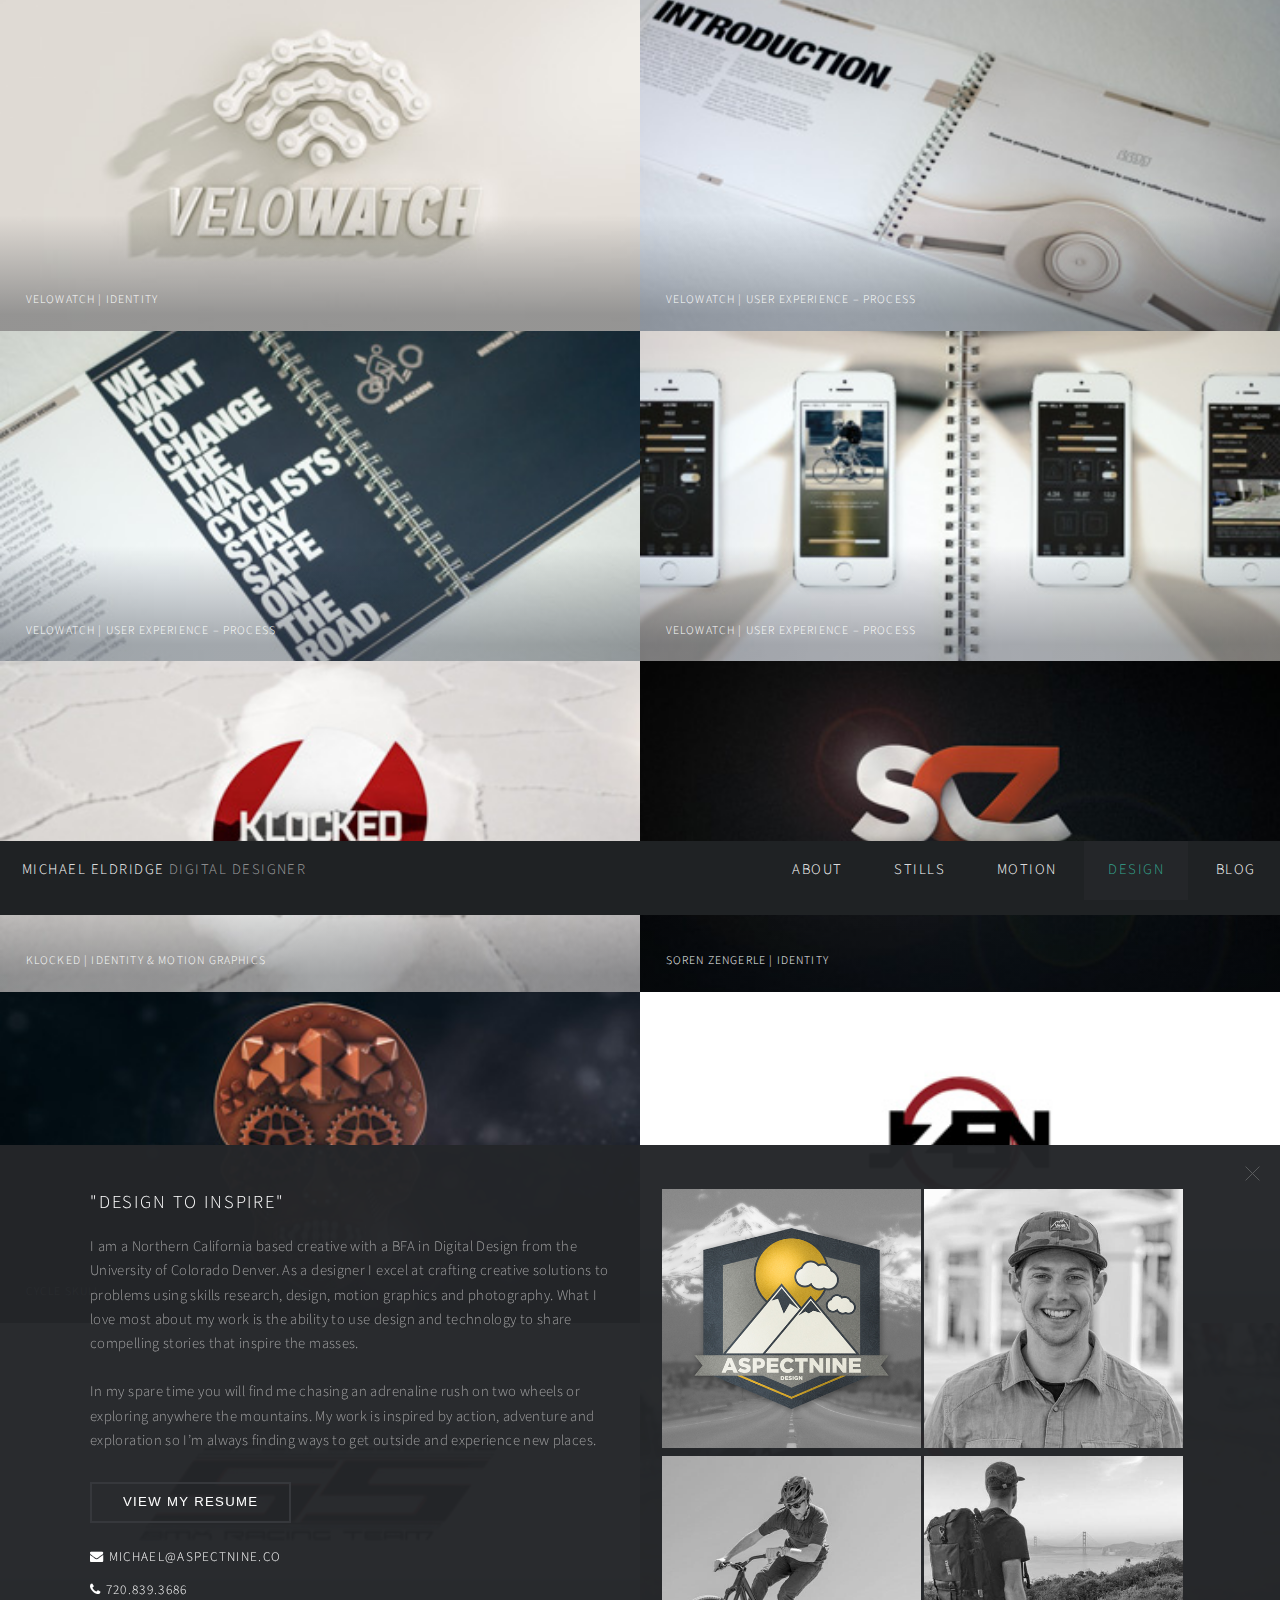
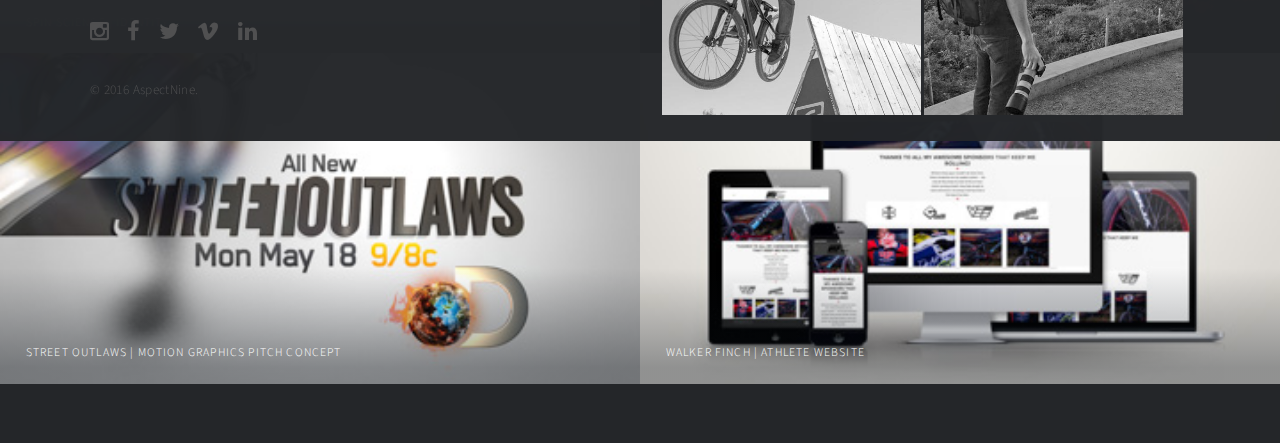
==== design.html @ dd931adf "create repo" ====
<!DOCTYPE HTML>
<!--
	Michael Eldridge | Digital Design Portfolio
    Thanks for checking out my site and inspecting my element.
    Give me a shout if you are interested in working together.
-->
<html>
	<head>
		<title>Michael Eldridge | Digital Design Portfolio</title>
		<meta charset="utf-8" />
		<meta name="viewport" content="width=device-width, initial-scale=1, user-scalable=no" />
		
		<!--[if lte IE 8]><script src="assets/js/ie/html5shiv.js"></script><![endif]-->
		<link rel="stylesheet" href="assets/css/main.css" />
        <link rel="stylesheet" href="assets/css/styles.css" />
		<!--[if lte IE 9]><link rel="stylesheet" href="assets/css/ie9.css" /><![endif]-->
		<!--[if lte IE 8]><link rel="stylesheet" href="assets/css/ie8.css" /><![endif]-->
        
    <link rel="icon" type="image/png" href="favicon-32x32.png" sizes="32x32" />
    <link rel="icon" type="image/png" href="favicon-16x16.png" sizes="16x16" />
	</head>
	<body>

		<!-- Wrapper -->
			<div id="wrapper">

				<!-- Header -->
        <header class="desktopMenu" id="header"> 
            <h1><a href="index.html"><strong>Michael Eldridge</strong> Digital Designer</a></h1>
            <nav>
                <ul>
                    <li><a href="#footer" id="about">About</a></li>
                    <li><a href="index.html">Stills</a></li>
                    <li><a href="motion.html">Motion</a></li>
                    <li><a href="design.html" class="active">Design</a></li>
                    <li><a href="https://aspectnine.tumblr.com/" target="_blank">Blog</a></li>
                </ul>
            </nav>
        </header>



        <header class="mobileMenu" id="header">
            <nav class="mobile-menu">
                <label for="show-menu" class="show-menu">
                    <h1><a href="index.html"><strong>Michael Eldridge</strong> Digital Designer</a></h1>
                    <div class="lines"></div>
                </label>
                <input type="checkbox" id="show-menu">
                <ul id="menu">
                    <li><a href="#footer" id="about">About</a></li>
                    <li><a href="index.html">Stills</a></li>
                    <li><a href="motion.html">Motion</a></li>
                    <li><a href="design.html" class="active">Design</a></li>
                    <li><a href="http://www.aspectnine.tumblr.com/" target="_blank">Blog</a></li>
                </ul>
            </nav>
        </header>

                
    
				<!-- Main -->
					<div id="main">
						<article class="thumb">
							<a href="images/design/fulls/velo-01.jpg" class="image"><img src="images/design/thumbs/velo-01.jpg" alt="" /></a>
							<h2>VeloWatch | Identity</h2>
							<p>Logo for VeloWatch – A cycling safety application concept.</p>
						</article>
						<article class="thumb">
							<a href="images/design/fulls/velo-02.jpg" class="image"><img src="images/design/thumbs/velo-02.jpg" alt="" /></a>
							<h2>VeloWatch | User Experience – Process</h2>
							<p>Research process book for VeloWatch. <a href="https://issuu.com/michaeleldridge/docs/eldridge_process_print_14/1" target="_blank">View the book</a> and <a href="https://vimeo.com/126966838" target="_blank">watch the video</a> to learn more.</p>
						</article>
						<article class="thumb">
							<a href="images/design/fulls/velo-04.jpg" class="image"><img src="images/design/thumbs/velo-04.jpg" alt="" /></a>
							<h2>VeloWatch | User Experience – Process</h2>
							<p>Research process book for VeloWatch. <a href="https://issuu.com/michaeleldridge/docs/eldridge_process_print_14/1" target="_blank">View the book</a> and <a href="https://vimeo.com/126966838" target="_blank">watch the video</a> to learn more.</p>
						</article>
                        <article class="thumb">
							<a href="images/design/fulls/velo-03.jpg" class="image"><img src="images/design/thumbs/velo-03.jpg" alt="" /></a>
							<h2>VeloWatch | User Experience – Process</h2>
							<p>Research process book for VeloWatch. <a href="https://issuu.com/michaeleldridge/docs/eldridge_process_print_14/1" target="_blank">View the book</a> and <a href="https://vimeo.com/126966838" target="_blank">watch the video</a> to learn more.</p>
						</article>
						<article class="thumb">
							<a href="images/design/fulls/design-09.jpg" class="image"><img src="images/design/thumbs/design-09.jpg" alt="" /></a>
							<h2>Klocked | Identity & Motion Graphics</h2>
							<p>Logo, opening title sequience and documentry motion graphics for <a href="http://klocked.us/" target="_blank">Klocked.</a></p>
						</article>
						<article class="thumb">
							<a href="images/design/fulls/design-06.jpg" class="image"><img src="images/design/thumbs/design-06.jpg" alt="" /></a>
							<h2>Soren Zengerle | Identity</h2>
                            <p>Logomark for cycling athlete Soren Zengerle</p>
						</article>
						<article class="thumb">
							<a href="images/design/fulls/design-07.jpg" class="image"><img src="images/design/thumbs/design-07.jpg" alt="" /></a>
							<h2>Cycle Skull</h2>
							<p>Fun 3D illustration in Cinema 4D</p>
						</article>
						<article class="thumb">
							<a href="images/design/fulls/design-05.jpg" class="image"><img src="images/design/thumbs/design-05.jpg" alt="" /></a>
							<h2>Jason Zengerle | Identity</h2>
                            <p>Watermark/Logo for photographer Jazon Zengerle</p>
						</article>
						<article class="thumb">
							<a href="images/design/fulls/design-02.jpg" class="image"><img src="images/design/thumbs/design-02.jpg" alt="" /></a>
							<h2>Spin Science | Identity</h2>
							<p>Logo for national BMX racing team Spin Science</p>
						</article>
						<article class="thumb">
							<a href="images/design/fulls/design-08.jpg" class="image"><img src="images/design/thumbs/design-08.jpg" alt="" /></a>
							<h2>Spin Science | Jersey Design</h2>
							<p>Jersey design for BMX racing team Spin Science</p>
						</article>
						<article class="thumb">
							<a href="images/design/fulls/design-03.jpg" class="image"><img src="images/design/thumbs/design-03.jpg" alt="" /></a>
							<h2>Street Outlaws | Motion Graphics Pitch Concept</h2>
							<p>Hero image for a set of boards pitched for the Discovery Channel show Street Outlaws.</p>
						</article>
						<article class="thumb">
							<a href="images/design/fulls/02.jpg" class="image"><img src="images/design/thumbs/02.jpg" alt="" /></a>
                            <h2>Walker Finch | Athlete Website</h2>
                            <p>Website, identity and photography for BMX race athlete Walker Finch.</p>
					</div>

	     <!-- Footer -->
        <footer id="footer" class="panel">
            <div class="inner split">
                <div>
                    <section>
                        <h2>"Design to Inspire"</h2>
                        <p>I am a Northern California based creative with a BFA in Digital Design from the University of Colorado Denver. As a designer I excel at crafting creative solutions to problems using skills research, design, motion graphics and photography. What I love most about my work is the ability to use design and technology to share compelling stories that inspire the masses.
                        <br>
                        <br> In my spare time you will find me chasing an adrenaline rush on two wheels or exploring anywhere the mountains. My work is inspired by action, adventure and exploration so I’m always finding ways to get outside and experience new places.</p> 
                    </section>
                    
                    <section>
                        <button onclick="visitPage();">View My Resume</button>
                    </section>
                    <script>
                        function visitPage() {
                            window.location = 'images/Resume/Michael_Eldridge_Resume_2016.pdf';
                        }
                    </script>

                    <section>
                        <br>
                        <h5><a href="mailto:michael@aspectnine.co" class="icon fa-envelope"> michael@aspectnine.co</a></h5>
                        <h5><a href="callto:720-839-3686" class="icon fa-phone"> 720.839.3686</a></h5>
                    </section>
                    <section>
                        <ul class="icons">
                            <li><a href="http://www.instagram.com/aspect9design" class="icon fa-instagram" target="_blank"><span class="label">Instagram</span></a></li>
                            <li><a href="http://www.facebook.com/aspectninedesign" class="icon fa-facebook" target="_blank"><span class="label">Facebook</span></a></li>
                            <li><a href="http://www.twitter.com/bmxermike" class="icon fa-twitter" target="_blank"><span class="label">Twitter</span></a></li>
                            <li><a href="http://www.vimeo.com/user1849347" class="icon fa-vimeo" target="_blank"><span class="label">Vimeo</span></a></li>
                            <li><a href="https://www.linkedin.com/in/michael-eldridge-31b7459b" class="icon fa-linkedin" target="_blank"><span class="label">LinkedIn</span></a></li>
                        </ul>
                    </section>
                    <p class="copyright">
                        &copy; 2016 AspectNine.
                    </p>
                </div>
                <div>
                    <section>
                        <div class="aboutImgContainer">
                            <img src="images/about/profile-LOGO.jpg">
                            <img src="images/about/profile-04.jpg">
                            <img src="images/about/profile-01.jpg">
                            <img src="images/about/profile-02.jpg">
                        </div>
                    </section>
                </div>
            </div>
        </footer>

    </div>

    <!-- Scripts -->
    <script src="assets/js/jquery.min.js"></script>
    <script src="assets/js/jquery.poptrox.min.js"></script>
    <script src="assets/js/skel.min.js"></script>
    <script src="assets/js/util.js"></script>
    <!--[if lte IE 8]><script src="assets/js/ie/respond.min.js"></script><![endif]-->
    <script src="assets/js/main.js"></script>
                
                <!--Google Analytics-->  
  <script>
  (function(i,s,o,g,r,a,m){i['GoogleAnalyticsObject']=r;i[r]=i[r]||function(){
  (i[r].q=i[r].q||[]).push(arguments)},i[r].l=1*new Date();a=s.createElement(o),
  m=s.getElementsByTagName(o)[0];a.async=1;a.src=g;m.parentNode.insertBefore(a,m)
  })(window,document,'script','https://www.google-analytics.com/analytics.js','ga');

  ga('create', 'UA-54789432-1', 'auto');
  ga('send', 'pageview');
  </script>

</body>

</html>
---- assets/css/main.css ----
@import url(font-awesome.min.css);
@import url("http://fonts.googleapis.com/css?family=Source+Sans+Pro:300,300italic,400,400italic");


/* Reset */

	html, body, div, span, applet, object, iframe, h1, h2, h3, h4, h5, h6, p, blockquote, pre, a, abbr, acronym, address, big, cite, code, del, dfn, em, img, ins, kbd, q, s, samp, small, strike, strong, sub, sup, tt, var, b, u, i, center, dl, dt, dd, ol, ul, li, fieldset, form, label, legend, table, caption, tbody, tfoot, thead, tr, th, td, article, aside, canvas, details, embed, figure, figcaption, footer, header, hgroup, menu, nav, output, ruby, section, summary, time, mark, audio, video {
		margin: 0;
		padding: 0;
		border: 0;
		font-size: 100%;
		font: inherit;
		vertical-align: baseline;
	}

	article, aside, details, figcaption, figure, footer, header, hgroup, menu, nav, section {
		display: block;
	}

	body {
		line-height: 1;
	}

	ol, ul {
		list-style: none;
	}

	blockquote, q {
		quotes: none;
	}

	blockquote:before, blockquote:after, q:before, q:after {
		content: '';
		content: none;
	}

	table {
		border-collapse: collapse;
		border-spacing: 0;
	}

	body {
		-webkit-text-size-adjust: none;
	}

/* Box Model */

	*, *:before, *:after {
		-moz-box-sizing: border-box;
		-webkit-box-sizing: border-box;
		box-sizing: border-box;
	}

	@-moz-keyframes spinner {
		0% {
			-moz-transform: rotate(0deg);
			-webkit-transform: rotate(0deg);
			-ms-transform: rotate(0deg);
			transform: rotate(0deg);
		}

		100% {
			-moz-transform: rotate(359deg);
			-webkit-transform: rotate(359deg);
			-ms-transform: rotate(359deg);
			transform: rotate(359deg);
		}
	}

	@-webkit-keyframes spinner {
		0% {
			-moz-transform: rotate(0deg);
			-webkit-transform: rotate(0deg);
			-ms-transform: rotate(0deg);
			transform: rotate(0deg);
		}

		100% {
			-moz-transform: rotate(359deg);
			-webkit-transform: rotate(359deg);
			-ms-transform: rotate(359deg);
			transform: rotate(359deg);
		}
	}

	@-ms-keyframes spinner {
		0% {
			-moz-transform: rotate(0deg);
			-webkit-transform: rotate(0deg);
			-ms-transform: rotate(0deg);
			transform: rotate(0deg);
		}

		100% {
			-moz-transform: rotate(359deg);
			-webkit-transform: rotate(359deg);
			-ms-transform: rotate(359deg);
			transform: rotate(359deg);
		}
	}

	@keyframes spinner {
		0% {
			-moz-transform: rotate(0deg);
			-webkit-transform: rotate(0deg);
			-ms-transform: rotate(0deg);
			transform: rotate(0deg);
		}

		100% {
			-moz-transform: rotate(359deg);
			-webkit-transform: rotate(359deg);
			-ms-transform: rotate(359deg);
			transform: rotate(359deg);
		}
	}

/* Basic */

	@-ms-viewport {
		width: device-width;
	}

	body {
		-ms-overflow-style: scrollbar;
	}

	@media screen and (max-width: 480px) {

		html, body {
			min-width: 320px;
		}

	}

	body {
		background: #242629;
	}

		body.loading *, body.loading *:before, body.loading *:after {
			-moz-animation: none !important;
			-webkit-animation: none !important;
			-ms-animation: none !important;
			animation: none !important;
			-moz-transition: none !important;
			-webkit-transition: none !important;
			-ms-transition: none !important;
			transition: none !important;
		}

		body.resizing *, body.resizing *:before, body.resizing *:after {
			-moz-animation: none !important;
			-webkit-animation: none !important;
			-ms-animation: none !important;
			animation: none !important;
			-moz-transition: none !important;
			-webkit-transition: none !important;
			-ms-transition: none !important;
			transition: none !important;
		}

/* Type */

	body, input, select, textarea {
		color: #a0a0a1;
		font-family: "Source Sans Pro", Helvetica, sans-serif;
		font-size: 15pt;
		font-weight: 300;
		letter-spacing: 0.025em;
		line-height: 1.65;
	}

		@media screen and (max-width: 1680px) {

			body, input, select, textarea {
				font-size: 11pt;
			}

		}

	a {
		-moz-transition: color 0.2s ease-in-out, border-bottom-color 0.2s ease-in-out;
		-webkit-transition: color 0.2s ease-in-out, border-bottom-color 0.2s ease-in-out;
		-ms-transition: color 0.2s ease-in-out, border-bottom-color 0.2s ease-in-out;
		transition: color 0.2s ease-in-out, border-bottom-color 0.2s ease-in-out;
		border-bottom: dotted 1px;
		color: #34a58e;
		text-decoration: none;
	}

		a:hover {
			border-bottom-color: transparent;
			color: #34a58e !important;
		}

	strong, b {
		color: #ffffff;
		font-weight: 300;
	}

	em, i {
		font-style: italic;
	}

	p {
		margin: 0 0 2em 0;
	}

	h1, h2, h3, h4, h5, h6 {
		color: #ffffff;
		font-weight: 300;
		letter-spacing: 0.1em;
		line-height: 1.5;
		margin: 0 0 1em 0;
		text-transform: uppercase;
	}

		h1 a, h2 a, h3 a, h4 a, h5 a, h6 a {
			color: inherit;
			text-decoration: none;
		}

	h1 {
		font-size: 2em;
	}

	h2 {
		font-size: 1.25em;
	}

	h3 {
		font-size: 1.1em;
	}

	h4 {
		font-size: 1em;
	}

	h5 {
		font-size: 0.9em;
	}

	h6 {
		font-size: 0.7em;
	}

	@media screen and (max-width: 736px) {

		h2 {
			font-size: 1em;
		}

		h3 {
			font-size: 0.9em;
		}

		h4 {
			font-size: 0.8em;
		}

		h5 {
			font-size: 0.7em;
		}

		h6 {
			font-size: 0.7em;
		}

	}

	sub {
		font-size: 0.8em;
		position: relative;
		top: 0.5em;
	}

	sup {
		font-size: 0.8em;
		position: relative;
		top: -0.5em;
	}

	blockquote {
		border-left: 4px #36383c;
		font-style: italic;
		margin: 0 0 2em 0;
		padding: 0.5em 0 0.5em 2em;
	}

	code {
		background: #34363b;
		border: solid 1px #36383c;
		font-family: "Courier New", monospace;
		font-size: 0.9em;
		margin: 0 0.25em;
		padding: 0.25em 0.65em;
	}

	pre {
		-webkit-overflow-scrolling: touch;
		font-family: "Courier New", monospace;
		font-size: 0.9em;
		margin: 0 0 2em 0;
	}

		pre code {
			display: block;
			line-height: 1.75;
			padding: 1em 1.5em;
			overflow-x: auto;
		}

	hr {
		border: 0;
		border-bottom: solid 1px #36383c;
		margin: 2em 0;
	}

		hr.major {
			margin: 3em 0;
		}

	.align-left {
		text-align: left;
	}

	.align-center {
		text-align: center;
	}

	.align-right {
		text-align: right;
	}

/* Button */

	input[type="submit"],
	input[type="reset"],
	input[type="button"],
	button,
	.button {
		-moz-appearance: none;
		-webkit-appearance: none;
		-ms-appearance: none;
		appearance: none;
		-moz-transition: background-color 0.2s ease-in-out, box-shadow 0.2s ease-in-out, color 0.2s ease-in-out;
		-webkit-transition: background-color 0.2s ease-in-out, box-shadow 0.2s ease-in-out, color 0.2s ease-in-out;
		-ms-transition: background-color 0.2s ease-in-out, box-shadow 0.2s ease-in-out, color 0.2s ease-in-out;
		transition: background-color 0.2s ease-in-out, box-shadow 0.2s ease-in-out, color 0.2s ease-in-out;
		background-color: transparent;
		border: 0;
		border-radius: 0;
		box-shadow: inset 0 0 0 2px #36383c;
		color: #ffffff !important;
		cursor: pointer;
		display: inline-block;
		font-size: 0.9em;
		font-weight: 300;
		height: 3.05556em;
		letter-spacing: 0.1em;
		line-height: 3.05556em;
		padding: 0 2.5em;
		text-align: center;
		text-decoration: none;
		text-transform: uppercase;
		white-space: nowrap;
	}

		input[type="submit"]:hover,
		input[type="reset"]:hover,
		input[type="button"]:hover,
		button:hover,
		.button:hover {
			box-shadow: inset 0 0 0 2px #34a58e;
			color: #34a58e !important;
		}

			input[type="submit"]:hover:active,
			input[type="reset"]:hover:active,
			input[type="button"]:hover:active,
			button:hover:active,
			.button:hover:active {
				background-color: rgba(52, 165, 142, 0.15);
				color: #34a58e !important;
			}

		input[type="submit"].icon,
		input[type="reset"].icon,
		input[type="button"].icon,
		button.icon,
		.button.icon {
			padding-left: 1.35em;
		}

			input[type="submit"].icon:before,
			input[type="reset"].icon:before,
			input[type="button"].icon:before,
			button.icon:before,
			.button.icon:before {
				margin-right: 0.5em;
			}

		input[type="submit"].fit,
		input[type="reset"].fit,
		input[type="button"].fit,
		button.fit,
		.button.fit {
			display: block;
			margin: 0 0 1em 0;
			width: 100%;
		}

		input[type="submit"].small,
		input[type="reset"].small,
		input[type="button"].small,
		button.small,
		.button.small {
			font-size: 0.8em;
		}

		input[type="submit"].big,
		input[type="reset"].big,
		input[type="button"].big,
		button.big,
		.button.big {
			font-size: 1.35em;
		}

		input[type="submit"].special,
		input[type="reset"].special,
		input[type="button"].special,
		button.special,
		.button.special {
			background-color: #34a58e;
			box-shadow: none;
		}

			input[type="submit"].special:hover,
			input[type="reset"].special:hover,
			input[type="button"].special:hover,
			button.special:hover,
			.button.special:hover {
				background-color: #47c5ab;
				color: #ffffff !important;
			}

				input[type="submit"].special:hover:active,
				input[type="reset"].special:hover:active,
				input[type="button"].special:hover:active,
				button.special:hover:active,
				.button.special:hover:active {
					background-color: #287e6d;
				}

		input[type="submit"].disabled, input[type="submit"]:disabled,
		input[type="reset"].disabled,
		input[type="reset"]:disabled,
		input[type="button"].disabled,
		input[type="button"]:disabled,
		button.disabled,
		button:disabled,
		.button.disabled,
		.button:disabled {
			-moz-pointer-events: none;
			-webkit-pointer-events: none;
			-ms-pointer-events: none;
			pointer-events: none;
			opacity: 0.35;
		}

/* Form */

	form {
		margin: 0 0 2em 0;
	}

		form .field {
			margin: 0 0 1.3em 0;
		}

			form .field.half {
				float: left;
				padding: 0 0 0 0.65em;
				width: 50%;
			}

				form .field.half.first {
					padding: 0 0.65em 0 0;
				}

		form > .actions {
			margin: 1.5em 0 0 0 !important;
		}

		@media screen and (max-width: 736px) {

			form .field.half {
				float: none;
				padding: 0;
				width: 100%;
			}

				form .field.half.first {
					padding: 0;
				}

		}

	label {
		color: #ffffff;
		display: block;
		font-size: 0.9em;
		font-weight: 300;
		margin: 0 0 1em 0;
	}

	input[type="text"],
	input[type="password"],
	input[type="email"],
	input[type="tel"],
	select,
	textarea {
		-moz-appearance: none;
		-webkit-appearance: none;
		-ms-appearance: none;
		appearance: none;
		background: #34363b;
		border: 0;
		border-radius: 0;
		color: #a0a0a1;
		display: block;
		outline: 0;
		padding: 0 1em;
		text-decoration: none;
		width: 100%;
	}

		input[type="text"]:invalid,
		input[type="password"]:invalid,
		input[type="email"]:invalid,
		input[type="tel"]:invalid,
		select:invalid,
		textarea:invalid {
			box-shadow: none;
		}

		input[type="text"]:focus,
		input[type="password"]:focus,
		input[type="email"]:focus,
		input[type="tel"]:focus,
		select:focus,
		textarea:focus {
			box-shadow: inset 0 0 0 2px #34a58e;
		}

	.select-wrapper {
		text-decoration: none;
		display: block;
		position: relative;
	}

		.select-wrapper:before {
			-moz-osx-font-smoothing: grayscale;
			-webkit-font-smoothing: antialiased;
			font-family: FontAwesome;
			font-style: normal;
			font-weight: normal;
			text-transform: none !important;
		}

		.select-wrapper:before {
			color: #36383c;
			content: '\f078';
			display: block;
			height: 2.75em;
			line-height: 2.75em;
			pointer-events: none;
			position: absolute;
			right: 0;
			text-align: center;
			top: 0;
			width: 2.75em;
		}

		.select-wrapper select::-ms-expand {
			display: none;
		}

	input[type="text"],
	input[type="password"],
	input[type="email"],
	select {
		height: 2.75em;
	}

	textarea {
		padding: 0.75em 1em;
	}

	input[type="checkbox"],
	input[type="radio"] {
		-moz-appearance: none;
		-webkit-appearance: none;
		-ms-appearance: none;
		appearance: none;
		display: block;
		float: left;
		margin-right: -2em;
		opacity: 0;
		width: 1em;
		z-index: -1;
	}

		input[type="checkbox"] + label,
		input[type="radio"] + label {
			text-decoration: none;
			color: #a0a0a1;
			cursor: pointer;
			display: inline-block;
			font-size: 1em;
			font-weight: 300;
			padding-left: 2.4em;
			padding-right: 0.75em;
			position: relative;
		}

			input[type="checkbox"] + label:before,
			input[type="radio"] + label:before {
				-moz-osx-font-smoothing: grayscale;
				-webkit-font-smoothing: antialiased;
				font-family: FontAwesome;
				font-style: normal;
				font-weight: normal;
				text-transform: none !important;
			}

			input[type="checkbox"] + label:before,
			input[type="radio"] + label:before {
				background: #34363b;
				content: '';
				display: inline-block;
				height: 1.65em;
				left: 0;
				line-height: 1.58125em;
				position: absolute;
				text-align: center;
				top: 0;
				width: 1.65em;
			}

		input[type="checkbox"]:checked + label:before,
		input[type="radio"]:checked + label:before {
			background: #34a58e;
			border-color: #34a58e;
			color: #ffffff;
			content: '\f00c';
		}

		input[type="checkbox"]:focus + label:before,
		input[type="radio"]:focus + label:before {
			box-shadow: 0 0 0 2px #34a58e;
		}

	input[type="radio"] + label:before {
		border-radius: 100%;
	}

	::-webkit-input-placeholder {
		color: #707071 !important;
		opacity: 1.0;
	}

	:-moz-placeholder {
		color: #707071 !important;
		opacity: 1.0;
	}

	::-moz-placeholder {
		color: #707071 !important;
		opacity: 1.0;
	}

	:-ms-input-placeholder {
		color: #707071 !important;
		opacity: 1.0;
	}

	.formerize-placeholder {
		color: #707071 !important;
		opacity: 1.0;
	}

/* Icon */

	.icon {
		text-decoration: none;
		border-bottom: none;
		position: relative;
	}

		.icon:before {
			-moz-osx-font-smoothing: grayscale;
			-webkit-font-smoothing: antialiased;
			font-family: FontAwesome;
			font-style: normal;
			font-weight: normal;
			text-transform: none !important;
		}

		.icon > .label {
			display: none;
		}

/* List */

	ol {
		list-style: decimal;
		margin: 0 0 2em 0;
		padding-left: 1.25em;
	}

		ol li {
			padding-left: 0.25em;
		}

	ul {
		list-style: disc;
		margin: 0 0 2em 0;
		padding-left: 1em;
	}

		ul li {
			padding-left: 0.5em;
		}

		ul.alt {
			list-style: none;
			padding-left: 0;
		}

			ul.alt li {
				border-top: solid 1px #36383c;
				padding: 0.5em 0;
			}

				ul.alt li:first-child {
					border-top: 0;
					padding-top: 0;
				}

		ul.icons {
			cursor: default;
			list-style: none;
			padding-left: 0;
		}

			ul.icons li {
				display: inline-block;
				padding: 0 1em 0 0;
			}

				ul.icons li:last-child {
					padding-right: 0;
				}

				ul.icons li .icon {
					color: #505051;
				}

					ul.icons li .icon:before {
						font-size: 1.5em;
					}

		ul.actions {
			cursor: default;
			list-style: none;
			padding-left: 0;
		}

			ul.actions li {
				display: inline-block;
				padding: 0 1em 0 0;
				vertical-align: middle;
			}

				ul.actions li:last-child {
					padding-right: 0;
				}

			ul.actions.small li {
				padding: 0 0.5em 0 0;
			}

			ul.actions.vertical li {
				display: block;
				padding: 1em 0 0 0;
			}

				ul.actions.vertical li:first-child {
					padding-top: 0;
				}

				ul.actions.vertical li > * {
					margin-bottom: 0;
				}

			ul.actions.vertical.small li {
				padding: 0.5em 0 0 0;
			}

				ul.actions.vertical.small li:first-child {
					padding-top: 0;
				}

			ul.actions.fit {
				display: table;
				margin-left: -1em;
				padding: 0;
				table-layout: fixed;
				width: calc(100% + 1em);
			}

				ul.actions.fit li {
					display: table-cell;
					padding: 0 0 0 1em;
				}

					ul.actions.fit li > * {
						margin-bottom: 0;
					}

				ul.actions.fit.small {
					margin-left: -0.5em;
					width: calc(100% + 0.5em);
				}

					ul.actions.fit.small li {
						padding: 0 0 0 0.5em;
					}

			@media screen and (max-width: 480px) {

				ul.actions {
					margin: 0 0 2em 0;
				}

					ul.actions li {
						padding: 1em 0 0 0;
						display: block;
						text-align: center;
						width: 100%;
					}

						ul.actions li:first-child {
							padding-top: 0;
						}

						ul.actions li > * {
							width: 100%;
							margin: 0 !important;
						}

							ul.actions li > *.icon:before {
								margin-left: -2em;
							}

					ul.actions.small li {
						padding: 0.5em 0 0 0;
					}

						ul.actions.small li:first-child {
							padding-top: 0;
						}

			}

	dl {
		margin: 0 0 2em 0;
	}

		dl dt {
			display: block;
			font-weight: 300;
			margin: 0 0 1em 0;
		}

		dl dd {
			margin-left: 2em;
		}

/* Table */

	.table-wrapper {
		-webkit-overflow-scrolling: touch;
		overflow-x: auto;
	}

	table {
		margin: 0 0 2em 0;
		width: 100%;
	}

		table tbody tr {
			border: solid 1px #36383c;
			border-left: 0;
			border-right: 0;
		}

			table tbody tr:nth-child(2n + 1) {
				background-color: #34363b;
			}

		table td {
			padding: 0.75em 0.75em;
		}

		table th {
			color: #ffffff;
			font-size: 0.9em;
			font-weight: 300;
			padding: 0 0.75em 0.75em 0.75em;
			text-align: left;
		}

		table thead {
			border-bottom: solid 2px #36383c;
		}

		table tfoot {
			border-top: solid 2px #36383c;
		}

		table.alt {
			border-collapse: separate;
		}

			table.alt tbody tr td {
				border: solid 1px #36383c;
				border-left-width: 0;
				border-top-width: 0;
			}

				table.alt tbody tr td:first-child {
					border-left-width: 1px;
				}

			table.alt tbody tr:first-child td {
				border-top-width: 1px;
			}

			table.alt thead {
				border-bottom: 0;
			}

			table.alt tfoot {
				border-top: 0;
			}

/* Panel */

	.panel {
		padding: 4em 4em 2em 4em ;
		-moz-transform: translateY(100vh);
		-webkit-transform: translateY(100vh);
		-ms-transform: translateY(100vh);
		transform: translateY(100vh);
		-moz-transition: -moz-transform 0.5s ease;
		-webkit-transition: -webkit-transform 0.5s ease;
		-ms-transition: -ms-transform 0.5s ease;
		transition: transform 0.5s ease;
		-webkit-overflow-scrolling: touch;
		background: rgba(36, 38, 41, 0.975);
		bottom: 4em;
		left: 0;
		max-height: calc(80vh - 4em);
		overflow-y: auto;
		position: fixed;
		width: 100%;
		z-index: 10001;
	}

		.panel.active {
			-moz-transform: translateY(1px);
			-webkit-transform: translateY(1px);
			-ms-transform: translateY(1px);
			transform: translateY(1px);
		}

		.panel > .inner {
			margin: 0 auto;
			max-width: 100%;
			width: 75em;
		}

			.panel > .inner.split {
				display: -moz-flex;
				display: -webkit-flex;
				display: -ms-flex;
				display: flex;
			}

				.panel > .inner.split > div {
					margin-left: 4em;
					width: 50%;
				}

				.panel > .inner.split > :first-child {
					margin-left: 0;
				}

		.panel > .closer {
			-moz-transition: opacity 0.2s ease-in-out;
			-webkit-transition: opacity 0.2s ease-in-out;
			-ms-transition: opacity 0.2s ease-in-out;
			transition: opacity 0.2s ease-in-out;
			background-image: url("images/close.svg");
			background-position: center;
			background-repeat: no-repeat;
			background-size: 3em;
			cursor: pointer;
			height: 5em;
			opacity: 0.25;
			position: absolute;
			right: 0;
			top: 0;
			width: 5em;
			z-index: 2;
		}

			.panel > .closer:hover {
				opacity: 1.0;
			}

		@media screen and (max-width: 1280px) {

			.panel {
				padding: 3em 3em 1em 3em ;
			}

				.panel > .inner.split > div {
					margin-left: 3em;
				}

				.panel > .closer {
					background-size: 2.5em;
					background-position: 75% 25%;
				}

		}

		@media screen and (max-width: 980px) {

			.panel > .inner.split {
				-moz-flex-direction: column;
				-webkit-flex-direction: column;
				-ms-flex-direction: column;
				flex-direction: column;
			}

				.panel > .inner.split > div {
					margin-left: 0;
					width: 100%;
				}

		}

		@media screen and (max-width: 736px) {

			.panel {
				-moz-transform: translateY(-100vh);
				-webkit-transform: translateY(-100vh);
				-ms-transform: translateY(-100vh);
				transform: translateY(-100vh);
				padding: 4em 2em 2em 2em ;
				bottom: auto;
				top: calc(4em - 1px);
			}

				.panel.active {
					-moz-transform: translateY(0);
					-webkit-transform: translateY(0);
					-ms-transform: translateY(0);
					transform: translateY(0);
				}

		}

/* Poptrox Popup */

	.poptrox-overlay {
		-webkit-tap-highlight-color: rgba(255, 255, 255, 0);
	}

	.poptrox-popup {
		background: rgba(31, 34, 36, 0.925);
		box-shadow: 0 1em 3em 0.5em rgba(0, 0, 0, 0.25);
		cursor: default;
	}

		.poptrox-popup:before {
			-moz-transition: opacity 0.2s ease-in-out;
			-webkit-transition: opacity 0.2s ease-in-out;
			-ms-transition: opacity 0.2s ease-in-out;
			transition: opacity 0.2s ease-in-out;
			background-image: -moz-linear-gradient(to left, rgba(31,34,36,0.35), rgba(31,34,36,0) 10em, rgba(31,34,36,0)), -moz-linear-gradient(to right, rgba(31,34,36,0.35), rgba(31,34,36,0) 10em, rgba(31,34,36,0));
			background-image: -webkit-linear-gradient(to left, rgba(31,34,36,0.35), rgba(31,34,36,0) 10em, rgba(31,34,36,0)), -webkit-linear-gradient(to right, rgba(31,34,36,0.35), rgba(31,34,36,0) 10em, rgba(31,34,36,0));
			background-image: -ms-linear-gradient(to left, rgba(31,34,36,0.35), rgba(31,34,36,0) 10em, rgba(31,34,36,0)), -ms-linear-gradient(to right, rgba(31,34,36,0.35), rgba(31,34,36,0) 10em, rgba(31,34,36,0));
			background-image: linear-gradient(to left, rgba(31,34,36,0.35), rgba(31,34,36,0) 10em, rgba(31,34,36,0)), linear-gradient(to right, rgba(31,34,36,0.35), rgba(31,34,36,0) 10em, rgba(31,34,36,0));
			content: '';
			display: block;
			height: 100%;
			left: 0;
			position: absolute;
			top: 0;
			width: 100%;
			z-index: 1;
			opacity: 1;
		}

		.poptrox-popup .closer {
			-moz-transition: opacity 0.2s ease-in-out;
			-webkit-transition: opacity 0.2s ease-in-out;
			-ms-transition: opacity 0.2s ease-in-out;
			transition: opacity 0.2s ease-in-out;
			background-image: url("images/close.svg");
			background-position: center;
			background-repeat: no-repeat;
			background-size: 3em;
			height: 5em;
			opacity: 0;
			position: absolute;
			right: 0;
			top: 0;
			width: 5em;
			z-index: 2;
		}

		.poptrox-popup .nav-previous,
		.poptrox-popup .nav-next {
			-moz-transition: opacity 0.2s ease-in-out;
			-webkit-transition: opacity 0.2s ease-in-out;
			-ms-transition: opacity 0.2s ease-in-out;
			transition: opacity 0.2s ease-in-out;
			background-image: url("images/arrow.svg");
			background-position: center;
			background-repeat: no-repeat;
			background-size: 5em;
			cursor: pointer;
			height: 8em;
			margin-top: -4em;
			opacity: 0;
			position: absolute;
			top: 50%;
			width: 6em;
			z-index: 2;
		}

		.poptrox-popup .nav-previous {
			-moz-transform: scaleX(-1);
			-webkit-transform: scaleX(-1);
			-ms-transform: scaleX(-1);
			transform: scaleX(-1);
			left: 0;
		}

		.poptrox-popup .nav-next {
			right: 0;
		}

		.poptrox-popup .caption {
			padding: 2em 2em 0.1em 2em ;
			background-image: -moz-linear-gradient(to top, rgba(16,16,16,0.45) 25%, rgba(16,16,16,0) 100%);
			background-image: -webkit-linear-gradient(to top, rgba(16,16,16,0.45) 25%, rgba(16,16,16,0) 100%);
			background-image: -ms-linear-gradient(to top, rgba(16,16,16,0.45) 25%, rgba(16,16,16,0) 100%);
			background-image: linear-gradient(to top, rgba(16,16,16,0.45) 25%, rgba(16,16,16,0) 100%);
			bottom: 0;
			cursor: default;
			left: 0;
			position: absolute;
			text-align: left;
			width: 100%;
			z-index: 2;
		}

			.poptrox-popup .caption h2, .poptrox-popup .caption h3, .poptrox-popup .caption h4, .poptrox-popup .caption h5, .poptrox-popup .caption h6 {
				margin: 0 0 0.5em 0;
			}

			.poptrox-popup .caption p {
				color: #ffffff;
			}

		.poptrox-popup .loader {
			-moz-animation: spinner 1s infinite linear !important;
			-webkit-animation: spinner 1s infinite linear !important;
			-ms-animation: spinner 1s infinite linear !important;
			animation: spinner 1s infinite linear !important;
			background-image: url("images/spinner.svg");
			background-position: center;
			background-repeat: no-repeat;
			background-size: contain;
			display: block;
			font-size: 2em;
			height: 2em;
			left: 50%;
			line-height: 2em;
			margin: -1em 0 0 -1em;
			opacity: 0.25;
			position: absolute;
			text-align: center;
			top: 50%;
			width: 2em;
		}

		.poptrox-popup:hover .closer,
		.poptrox-popup:hover .nav-previous,
		.poptrox-popup:hover .nav-next {
			opacity: 0.5;
		}

			.poptrox-popup:hover .closer:hover,
			.poptrox-popup:hover .nav-previous:hover,
			.poptrox-popup:hover .nav-next:hover {
				opacity: 1.0;
			}

		.poptrox-popup.loading:before {
			opacity: 0;
		}

		body.touch .poptrox-popup .closer,
		body.touch .poptrox-popup .nav-previous,
		body.touch .poptrox-popup .nav-next {
			opacity: 1.0 !important;
		}

		@media screen and (max-width: 980px) {

			.poptrox-popup .closer {
				background-size: 3em;
			}

			.poptrox-popup .nav-previous,
			.poptrox-popup .nav-next {
				background-size: 4em;
			}

		}

		@media screen and (max-width: 736px) {

			.poptrox-popup:before {
				display: none;
			}

			.poptrox-popup .caption {
				display: none !important;
			}

			.poptrox-popup .closer,
			.poptrox-popup .nav-previous,
			.poptrox-popup .nav-next {
				display: none !important;
			}

		}

/* Wrapper */

	#wrapper {
		-moz-transition: -moz-filter 0.5s ease, -webkit-filter 0.5s ease, -ms-filter 0.5s ease, -moz-filter 0.5s ease;
		-webkit-transition: -moz-filter 0.5s ease, -webkit-filter 0.5s ease, -ms-filter 0.5s ease, -webkit-filter 0.5s ease;
		-ms-transition: -moz-filter 0.5s ease, -webkit-filter 0.5s ease, -ms-filter 0.5s ease, -ms-filter 0.5s ease;
		transition: -moz-filter 0.5s ease, -webkit-filter 0.5s ease, -ms-filter 0.5s ease, filter 0.5s ease;
		position: relative;
	}

		#wrapper:after {
			-moz-pointer-events: none;
			-webkit-pointer-events: none;
			-ms-pointer-events: none;
			pointer-events: none;
			-moz-transition: opacity 0.5s ease, visibility 0.5s;
			-webkit-transition: opacity 0.5s ease, visibility 0.5s;
			-ms-transition: opacity 0.5s ease, visibility 0.5s;
			transition: opacity 0.5s ease, visibility 0.5s;
			background: rgba(36, 38, 41, 0.5);
			content: '';
			display: block;
			height: 100%;
			left: 0;
			opacity: 0;
			position: absolute;
			top: 0;
			visibility: hidden;
			width: 100%;
			z-index: 1;
		}

			body.ie #wrapper:after {
				background: rgba(36, 38, 41, 0.8);
			}

		body.modal-active #wrapper {
			-moz-filter: blur(8px);
			-webkit-filter: blur(8px);
			-ms-filter: blur(8px);
			filter: blur(8px);
		}

			body.modal-active #wrapper:after {
				-moz-pointer-events: auto;
				-webkit-pointer-events: auto;
				-ms-pointer-events: auto;
				pointer-events: auto;
				opacity: 1;
				visibility: visible;
				z-index: 10003;
			}

		#wrapper:before {
			-moz-animation: spinner 1s infinite linear !important;
			-webkit-animation: spinner 1s infinite linear !important;
			-ms-animation: spinner 1s infinite linear !important;
			animation: spinner 1s infinite linear !important;
			-moz-pointer-events: none;
			-webkit-pointer-events: none;
			-ms-pointer-events: none;
			pointer-events: none;
			-moz-transition: top 0.75s ease-in-out, opacity 0.35s ease-out, visibility 0.35s;
			-webkit-transition: top 0.75s ease-in-out, opacity 0.35s ease-out, visibility 0.35s;
			-ms-transition: top 0.75s ease-in-out, opacity 0.35s ease-out, visibility 0.35s;
			transition: top 0.75s ease-in-out, opacity 0.35s ease-out, visibility 0.35s;
			background-image: url("images/spinner.svg");
			background-position: center;
			background-repeat: no-repeat;
			background-size: contain;
			content: '';
			display: block;
			font-size: 2em;
			height: 2em;
			left: 50%;
			line-height: 2em;
			margin: -1em 0 0 -1em;
			opacity: 0;
			position: fixed;
			text-align: center;
			top: 75%;
			visibility: hidden;
			width: 2em;
		}

		body.loading #wrapper:before {
			-moz-transition: opacity 1s ease-out !important;
			-webkit-transition: opacity 1s ease-out !important;
			-ms-transition: opacity 1s ease-out !important;
			transition: opacity 1s ease-out !important;
			-moz-transition-delay: 0.5s !important;
			-webkit-transition-delay: 0.5s !important;
			-ms-transition-delay: 0.5s !important;
			transition-delay: 0.5s !important;
			opacity: 0.25;
			top: 50%;
			visibility: visible;
		}

/* Header */

	body {
		padding: 0 0 4em 0;
	}

	#header {
		-moz-transform: translateY(0);
		-webkit-transform: translateY(0);
		-ms-transform: translateY(0);
		transform: translateY(0);
		-moz-transition: -moz-transform 1s ease;
		-webkit-transition: -webkit-transform 1s ease;
		-ms-transition: -ms-transform 1s ease;
		transition: transform 1s ease;
		-moz-user-select: none;
		-ms-user-select: none;
		-webkit-user-select: none;
		background: #1f2224;
		bottom: -1em;
		height: 5em;
		left: 0;
		line-height: 4em;
		padding: 0 1.5em;
		position: fixed;
		user-select: none;
		width: 100%;
		z-index: 10002;
	}

		body.loading #header {
			-moz-transform: translateY(4em);
			-webkit-transform: translateY(4em);
			-ms-transform: translateY(4em);
			transform: translateY(4em);
		}

		#header h1 {
			color: #a0a0a1;
			display: inline-block;
			font-size: 1em;
			line-height: 1;
			margin: 0;
			vertical-align: middle;
		}

			#header h1 a {
				border: 0;
				color: inherit;
			}

				#header h1 a:hover {
					color: inherit !important;
				}

		#header nav {
			position: absolute;
			right: 0;
			top: 0;
		}

			#header nav > ul {
				list-style: none;
				margin: 0;
				padding: 0;
			}

				#header nav > ul > li {
					display: inline-block;
					padding: 0;
				}

					#header nav > ul > li a {
						-moz-transition: background-color 0.5s ease;
						-webkit-transition: background-color 0.5s ease;
						-ms-transition: background-color 0.5s ease;
						transition: background-color 0.5s ease;
						border: 0;
						color: #ffffff;
						display: inline-block;
						letter-spacing: 0.1em;
						padding: 0 1.65em;
						text-transform: uppercase;
					}

						#header nav > ul > li a.icon:before {
							color: #505051;
							float: right;
							margin-left: 0.75em;
						}

						#header nav > ul > li a:hover {
							color: #ffffff !important;
						}

						#header nav > ul > li a.active {
							background-color: #242629;
						}

	@media screen and (max-width: 736px) {

		body {
			padding: 4em 0 0 0;
		}

		#header {
			-moz-transform: translateY(0);
			-webkit-transform: translateY(0);
			-ms-transform: translateY(0);
			transform: translateY(0);
			bottom: auto;
			height: 4em;
			padding: 0 1em;
			top: 0;
		}

			body.loading #header {
				-moz-transform: translateY(-3.4em);
				-webkit-transform: translateY(-3.4em);
				-ms-transform: translateY(-3.4em);
				transform: translateY(-3.4em);
			}

			#header h1 {
				font-size: 0.9em;
			}

			#header nav > ul > li a {
				font-size: 0.9em;
				padding: 0 1.15em;
			}

	}

/* Main */

	#main {
		-moz-transition: -moz-filter 0.5s ease, -webkit-filter 0.5s ease, -ms-filter 0.5s ease, -moz-filter 0.5s ease;
		-webkit-transition: -moz-filter 0.5s ease, -webkit-filter 0.5s ease, -ms-filter 0.5s ease, -webkit-filter 0.5s ease;
		-ms-transition: -moz-filter 0.5s ease, -webkit-filter 0.5s ease, -ms-filter 0.5s ease, -ms-filter 0.5s ease;
		transition: -moz-filter 0.5s ease, -webkit-filter 0.5s ease, -ms-filter 0.5s ease, filter 0.5s ease;
		display: -moz-flex;
		display: -webkit-flex;
		display: -ms-flex;
		display: flex;
		-moz-flex-wrap: wrap;
		-webkit-flex-wrap: wrap;
		-ms-flex-wrap: wrap;
		flex-wrap: wrap;
		-webkit-tap-highlight-color: rgba(255, 255, 255, 0);
	}

		#main .thumb {
			-moz-transition: opacity 1.25s ease-in-out;
			-webkit-transition: opacity 1.25s ease-in-out;
			-ms-transition: opacity 1.25s ease-in-out;
			transition: opacity 1.25s ease-in-out;
			-moz-pointer-events: auto;
			-webkit-pointer-events: auto;
			-ms-pointer-events: auto;
			pointer-events: auto;
			-webkit-tap-highlight-color: rgba(255, 255, 255, 0);
			opacity: 1;
			overflow: hidden;
			position: relative;
		}

			#main .thumb:after {
				background-image: -moz-linear-gradient(to top, rgba(10,17,25,0.35) 5%, rgba(10,17,25,0) 35%);
				background-image: -webkit-linear-gradient(to top, rgba(10,17,25,0.35) 5%, rgba(10,17,25,0) 35%);
				background-image: -ms-linear-gradient(to top, rgba(10,17,25,0.35) 5%, rgba(10,17,25,0) 35%);
				background-image: linear-gradient(to top, rgba(10,17,25,0.35) 5%, rgba(10,17,25,0) 35%);
				-moz-pointer-events: none;
				-webkit-pointer-events: none;
				-ms-pointer-events: none;
				pointer-events: none;
				background-size: cover;
				content: '';
				display: block;
				height: 100%;
				left: 0;
				position: absolute;
				top: 0;
				width: 100%;
			}

			#main .thumb > .image {
				-webkit-tap-highlight-color: rgba(255, 255, 255, 0);
				background-position: center;
				background-repeat: no-repeat;
				background-size: cover;
				border: 0;
				height: 100%;
				left: 0;
				position: absolute;
				top: 0;
				width: 100%;
			}

			#main .thumb > h2 {
				-moz-pointer-events: none;
				-webkit-pointer-events: none;
				-ms-pointer-events: none;
				pointer-events: none;
				bottom: 1.875em;
				font-size: 0.8em;
				left: 2.1875em;
				margin: 0;
				position: absolute;
				z-index: 1;
			}

			#main .thumb > p {
				display: none;
			}

		#main:after {
			-moz-pointer-events: none;
			-webkit-pointer-events: none;
			-ms-pointer-events: none;
			pointer-events: none;
			-moz-transition: opacity 0.5s ease, visibility 0.5s;
			-webkit-transition: opacity 0.5s ease, visibility 0.5s;
			-ms-transition: opacity 0.5s ease, visibility 0.5s;
			transition: opacity 0.5s ease, visibility 0.5s;
			background: rgba(36, 38, 41, 0.25);
			content: '';
			display: block;
			height: 100%;
			left: 0;
			opacity: 0;
			position: absolute;
			top: 0;
			visibility: hidden;
			width: 100%;
			z-index: 1;
		}

			body.ie #main:after {
				background: rgba(36, 38, 41, 0.55);
			}

		body.content-active #main {
			-moz-filter: blur(6px);
			-webkit-filter: blur(6px);
			-ms-filter: blur(6px);
			filter: blur(6px);
		}

			body.content-active #main:after {
				-moz-pointer-events: auto;
				-webkit-pointer-events: auto;
				-ms-pointer-events: auto;
				pointer-events: auto;
				opacity: 1;
				visibility: visible;
			}

		body.loading #main .thumb {
			-moz-pointer-events: none;
			-webkit-pointer-events: none;
			-ms-pointer-events: none;
			pointer-events: none;
			opacity: 0;
		}

		#main .thumb {
			-moz-transition-delay: 2.525s;
			-webkit-transition-delay: 2.525s;
			-ms-transition-delay: 2.525s;
			transition-delay: 2.525s;
			height: calc(40vh - 2em);
			min-height: 20em;
			width: 25%;
		}

			#main .thumb:nth-child(1) {
				-moz-transition-delay: 0.65s;
				-webkit-transition-delay: 0.65s;
				-ms-transition-delay: 0.65s;
				transition-delay: 0.65s;
			}

			#main .thumb:nth-child(2) {
				-moz-transition-delay: 0.8s;
				-webkit-transition-delay: 0.8s;
				-ms-transition-delay: 0.8s;
				transition-delay: 0.8s;
			}

			#main .thumb:nth-child(3) {
				-moz-transition-delay: 0.95s;
				-webkit-transition-delay: 0.95s;
				-ms-transition-delay: 0.95s;
				transition-delay: 0.95s;
			}

			#main .thumb:nth-child(4) {
				-moz-transition-delay: 1.1s;
				-webkit-transition-delay: 1.1s;
				-ms-transition-delay: 1.1s;
				transition-delay: 1.1s;
			}

			#main .thumb:nth-child(5) {
				-moz-transition-delay: 1.25s;
				-webkit-transition-delay: 1.25s;
				-ms-transition-delay: 1.25s;
				transition-delay: 1.25s;
			}

			#main .thumb:nth-child(6) {
				-moz-transition-delay: 1.4s;
				-webkit-transition-delay: 1.4s;
				-ms-transition-delay: 1.4s;
				transition-delay: 1.4s;
			}

			#main .thumb:nth-child(7) {
				-moz-transition-delay: 1.55s;
				-webkit-transition-delay: 1.55s;
				-ms-transition-delay: 1.55s;
				transition-delay: 1.55s;
			}

			#main .thumb:nth-child(8) {
				-moz-transition-delay: 1.7s;
				-webkit-transition-delay: 1.7s;
				-ms-transition-delay: 1.7s;
				transition-delay: 1.7s;
			}

			#main .thumb:nth-child(9) {
				-moz-transition-delay: 1.85s;
				-webkit-transition-delay: 1.85s;
				-ms-transition-delay: 1.85s;
				transition-delay: 1.85s;
			}

			#main .thumb:nth-child(10) {
				-moz-transition-delay: 2s;
				-webkit-transition-delay: 2s;
				-ms-transition-delay: 2s;
				transition-delay: 2s;
			}

			#main .thumb:nth-child(11) {
				-moz-transition-delay: 2.15s;
				-webkit-transition-delay: 2.15s;
				-ms-transition-delay: 2.15s;
				transition-delay: 2.15s;
			}

			#main .thumb:nth-child(12) {
				-moz-transition-delay: 2.3s;
				-webkit-transition-delay: 2.3s;
				-ms-transition-delay: 2.3s;
				transition-delay: 2.3s;
			}

		@media screen and (max-width: 1680px) {

			#main .thumb {
				-moz-transition-delay: 2.075s;
				-webkit-transition-delay: 2.075s;
				-ms-transition-delay: 2.075s;
				transition-delay: 2.075s;
				height: calc(40vh - 2em);
				min-height: 20em;
				width: 33.33333%;
			}

				#main .thumb:nth-child(1) {
					-moz-transition-delay: 0.65s;
					-webkit-transition-delay: 0.65s;
					-ms-transition-delay: 0.65s;
					transition-delay: 0.65s;
				}

				#main .thumb:nth-child(2) {
					-moz-transition-delay: 0.8s;
					-webkit-transition-delay: 0.8s;
					-ms-transition-delay: 0.8s;
					transition-delay: 0.8s;
				}

				#main .thumb:nth-child(3) {
					-moz-transition-delay: 0.95s;
					-webkit-transition-delay: 0.95s;
					-ms-transition-delay: 0.95s;
					transition-delay: 0.95s;
				}

				#main .thumb:nth-child(4) {
					-moz-transition-delay: 1.1s;
					-webkit-transition-delay: 1.1s;
					-ms-transition-delay: 1.1s;
					transition-delay: 1.1s;
				}

				#main .thumb:nth-child(5) {
					-moz-transition-delay: 1.25s;
					-webkit-transition-delay: 1.25s;
					-ms-transition-delay: 1.25s;
					transition-delay: 1.25s;
				}

				#main .thumb:nth-child(6) {
					-moz-transition-delay: 1.4s;
					-webkit-transition-delay: 1.4s;
					-ms-transition-delay: 1.4s;
					transition-delay: 1.4s;
				}

				#main .thumb:nth-child(7) {
					-moz-transition-delay: 1.55s;
					-webkit-transition-delay: 1.55s;
					-ms-transition-delay: 1.55s;
					transition-delay: 1.55s;
				}

				#main .thumb:nth-child(8) {
					-moz-transition-delay: 1.7s;
					-webkit-transition-delay: 1.7s;
					-ms-transition-delay: 1.7s;
					transition-delay: 1.7s;
				}

				#main .thumb:nth-child(9) {
					-moz-transition-delay: 1.85s;
					-webkit-transition-delay: 1.85s;
					-ms-transition-delay: 1.85s;
					transition-delay: 1.85s;
				}

		}

		@media screen and (max-width: 1280px) {

			#main .thumb {
				-moz-transition-delay: 1.625s;
				-webkit-transition-delay: 1.625s;
				-ms-transition-delay: 1.625s;
				transition-delay: 1.625s;
				height: calc(40vh - 2em);
				min-height: 20em;
				width: 50%;
			}

				#main .thumb:nth-child(1) {
					-moz-transition-delay: 0.65s;
					-webkit-transition-delay: 0.65s;
					-ms-transition-delay: 0.65s;
					transition-delay: 0.65s;
				}

				#main .thumb:nth-child(2) {
					-moz-transition-delay: 0.8s;
					-webkit-transition-delay: 0.8s;
					-ms-transition-delay: 0.8s;
					transition-delay: 0.8s;
				}

				#main .thumb:nth-child(3) {
					-moz-transition-delay: 0.95s;
					-webkit-transition-delay: 0.95s;
					-ms-transition-delay: 0.95s;
					transition-delay: 0.95s;
				}

				#main .thumb:nth-child(4) {
					-moz-transition-delay: 1.1s;
					-webkit-transition-delay: 1.1s;
					-ms-transition-delay: 1.1s;
					transition-delay: 1.1s;
				}

				#main .thumb:nth-child(5) {
					-moz-transition-delay: 1.25s;
					-webkit-transition-delay: 1.25s;
					-ms-transition-delay: 1.25s;
					transition-delay: 1.25s;
				}

				#main .thumb:nth-child(6) {
					-moz-transition-delay: 1.4s;
					-webkit-transition-delay: 1.4s;
					-ms-transition-delay: 1.4s;
					transition-delay: 1.4s;
				}

		}

		@media screen and (max-width: 980px) {

			#main .thumb {
				-moz-transition-delay: 2.075s;
				-webkit-transition-delay: 2.075s;
				-ms-transition-delay: 2.075s;
				transition-delay: 2.075s;
				height: calc(28.57143vh - 1.33333em);
				min-height: 18em;
				width: 50%;
			}

				#main .thumb:nth-child(1) {
					-moz-transition-delay: 0.65s;
					-webkit-transition-delay: 0.65s;
					-ms-transition-delay: 0.65s;
					transition-delay: 0.65s;
				}

				#main .thumb:nth-child(2) {
					-moz-transition-delay: 0.8s;
					-webkit-transition-delay: 0.8s;
					-ms-transition-delay: 0.8s;
					transition-delay: 0.8s;
				}

				#main .thumb:nth-child(3) {
					-moz-transition-delay: 0.95s;
					-webkit-transition-delay: 0.95s;
					-ms-transition-delay: 0.95s;
					transition-delay: 0.95s;
				}

				#main .thumb:nth-child(4) {
					-moz-transition-delay: 1.1s;
					-webkit-transition-delay: 1.1s;
					-ms-transition-delay: 1.1s;
					transition-delay: 1.1s;
				}

				#main .thumb:nth-child(5) {
					-moz-transition-delay: 1.25s;
					-webkit-transition-delay: 1.25s;
					-ms-transition-delay: 1.25s;
					transition-delay: 1.25s;
				}

				#main .thumb:nth-child(6) {
					-moz-transition-delay: 1.4s;
					-webkit-transition-delay: 1.4s;
					-ms-transition-delay: 1.4s;
					transition-delay: 1.4s;
				}

				#main .thumb:nth-child(7) {
					-moz-transition-delay: 1.55s;
					-webkit-transition-delay: 1.55s;
					-ms-transition-delay: 1.55s;
					transition-delay: 1.55s;
				}

				#main .thumb:nth-child(8) {
					-moz-transition-delay: 1.7s;
					-webkit-transition-delay: 1.7s;
					-ms-transition-delay: 1.7s;
					transition-delay: 1.7s;
				}

				#main .thumb:nth-child(9) {
					-moz-transition-delay: 1.85s;
					-webkit-transition-delay: 1.85s;
					-ms-transition-delay: 1.85s;
					transition-delay: 1.85s;
				}

		}

		@media screen and (max-width: 480px) {

			#main .thumb {
				-moz-transition-delay: 1.175s;
				-webkit-transition-delay: 1.175s;
				-ms-transition-delay: 1.175s;
				transition-delay: 1.175s;
				height: calc(40vh - 2em);
				min-height: 18em;
				width: 100%;
			}

				#main .thumb:nth-child(1) {
					-moz-transition-delay: 0.65s;
					-webkit-transition-delay: 0.65s;
					-ms-transition-delay: 0.65s;
					transition-delay: 0.65s;
				}

				#main .thumb:nth-child(2) {
					-moz-transition-delay: 0.8s;
					-webkit-transition-delay: 0.8s;
					-ms-transition-delay: 0.8s;
					transition-delay: 0.8s;
				}

				#main .thumb:nth-child(3) {
					-moz-transition-delay: 0.95s;
					-webkit-transition-delay: 0.95s;
					-ms-transition-delay: 0.95s;
					transition-delay: 0.95s;
				}

		}

/* Footer */

	#footer .copyright {
		color: #505051;
		font-size: 0.9em;
	}

		#footer .copyright a {
			color: inherit;
		}
---- assets/css/styles.css ----
/*Custom Styles*/


a{
    color: #ccc;
}

#header nav > ul > li a.active{
    color: #34a58e;
}


#header nav > ul > li a:hover{
    background: #34363b;
}

.headerLogo{
    height: 50px;
}


.aboutImgContainer{
    width: 100%;
}

.aboutImgContainer img{
    width: 49%;
}

.mobileMenu{
    display:none;
}

@media screen and (max-width: 587px) {
    .desktopMenu{
        display: none;
    }   
    
    .mobileMenu{
        display: block;
    }
    
    #footer{
        height: 100%;
        z-index: 99999;
    }
}

.mobile-menu {
    display:block;
    width:100%;
    background: #1f2224/*e0b88f/*c99393/*e5d1a4/*dcc591/*EFD3A3*/;
    line-height: 1.6em;
    font-weight: 400;
    width:100%;
    text-align:center;
	position: relative;
    margin:0 auto;
}
/*Strip the ul of padding and list styling*/
.mobile-menu ul {
    list-style-type:none;
    margin: 0 auto;
    padding-left:0;
    text-align:center;
    width:100%;
    position: absolute;
    background: #8aa8bd;
}

/*Create a horizontal list with spacing*/
.mobile-menu li {
	display:inline-block;
	/*float: left;
	margin-right: 1px;*/
}

/*Style for menu links*/
.mobile-menu li a {
	display:block;
	min-width:140px;
	text-align: center;
	color: #fff;
    text-transform:uppercase;
	background: #1f2224;
	text-decoration: none;
    margin-left:-5px;
    padding: 15px 0!important;  
-webkit-transition: all 0.4s ease 0s;
-moz-transition: all 0.4s ease 0s;
-ms-transition: all 0.4s ease 0s;
-o-transition: all 0.4s ease 0s;
transition: all 0.4s ease 0s;
}

/*Hover state for top level links*/
.mobile-menu li:hover a {
	color: #4db3ff;
  background-color:#ccddee;
}

/*Style for dropdown links*/
.mobile-menu li:hover ul a {
	background: #f3f3f3;
	color: #2f3036;
	height: 40px;
	line-height: 40px;
}

/*Hover state for dropdown links*/
.mobile-menu li:hover .mobile-menu ul a:hover {
	color: #4db3ff;
}

/*Hide dropdown links until they are needed*/
.mobile-menu li ul {
	display: none;
}

/*Make dropdown links vertical*/
.mobile-menu li ul li {
	display: block;
	float: none;
}

/*Prevent text wrapping*/
.mobile-menu li ul li a {
	width: auto;
	min-width: 100px;
	padding: 0 20px;
}


/*Style 'show menu' label button and hide it by default*/
.mobile-menu .show-menu {
	text-decoration: none;
	color: #fff;
	background: ##1f2224;
	text-align: center;
	padding: 17px 15px;
	display: none;
    cursor: pointer;
    text-transform: uppercase;
    margin-bottom: 0;
}

.mobile-menu .show-menu span{
   padding-left: 35px;
}

/*Hide checkbox*/
.mobile-menu input[type=checkbox]{
    display: none;
}

/*Show menu when invisible checkbox is checked*/
.mobile-menu input[type=checkbox]:checked ~ #menu{
    display: block;
}

/*Responsive Styles*/

@media screen and (max-width : 800px){
  .mobile-menu .lines {
    border-bottom: 15px double #f8f8f8; 
    border-top: 5px solid #f8f8f8; 
    content:"";
    height: 5px; 
    width:20px;
    padding-right:15px;
  float: right;
}
	/*Make dropdown links appear inline*/
	.mobile-menu ul {
		position: static;
		display: none;
	}
	/*Create vertical spacing*/
	.mobile-menu li {
		margin-bottom: 0px;
	}
	/*Make all menu links full width*/
	.mobile-menu ul li, .mobile-menu li a {
		width: 100%;
	}
	/*Display 'show menu' link*/
	.mobile-menu .show-menu {
		display:block;
	}
}
---- assets/css/ie9.css ----
/*
	Multiverse by HTML5 UP
	html5up.net | @n33co
	Free for personal and commercial use under the CCA 3.0 license (html5up.net/license)
*/

/* Panel */

	.panel > .inner.split:after {
		clear: both;
		content: '';
		display: block;
	}

	.panel > .inner.split > div {
		float: left;
		margin-left: 0;
		padding-left: 0;
	}

	.panel > .inner.split > :first-child {
		padding-left: 0;
	}

/* Wrapper */

	#wrapper:before {
		display: none;
	}

/* Main */

	#main:after {
		clear: both;
		content: '';
		display: block;
	}

	#main .thumb {
		float: left;
	}
---- assets/css/ie8.css ----
/*
	Multiverse by HTML5 UP
	html5up.net | @n33co
	Free for personal and commercial use under the CCA 3.0 license (html5up.net/license)
*/

/* Button */

	input[type="submit"],
	input[type="reset"],
	input[type="button"],
	button,
	.button {
		border: solid 2px #36383c;
	}

		input[type="submit"].special,
		input[type="reset"].special,
		input[type="button"].special,
		button.special,
		.button.special {
			border: 0;
		}

/* Panel */

	.panel {
		background: #242629;
		display: none;
	}

		.panel.active {
			display: block;
		}

		.panel > .closer:before {
			content: '\00d7';
			font-size: 42px;
		}

/* Main */

	#main .thumb > h2 {
		text-align: center;
		width: 100%;
		left: 0;
	}
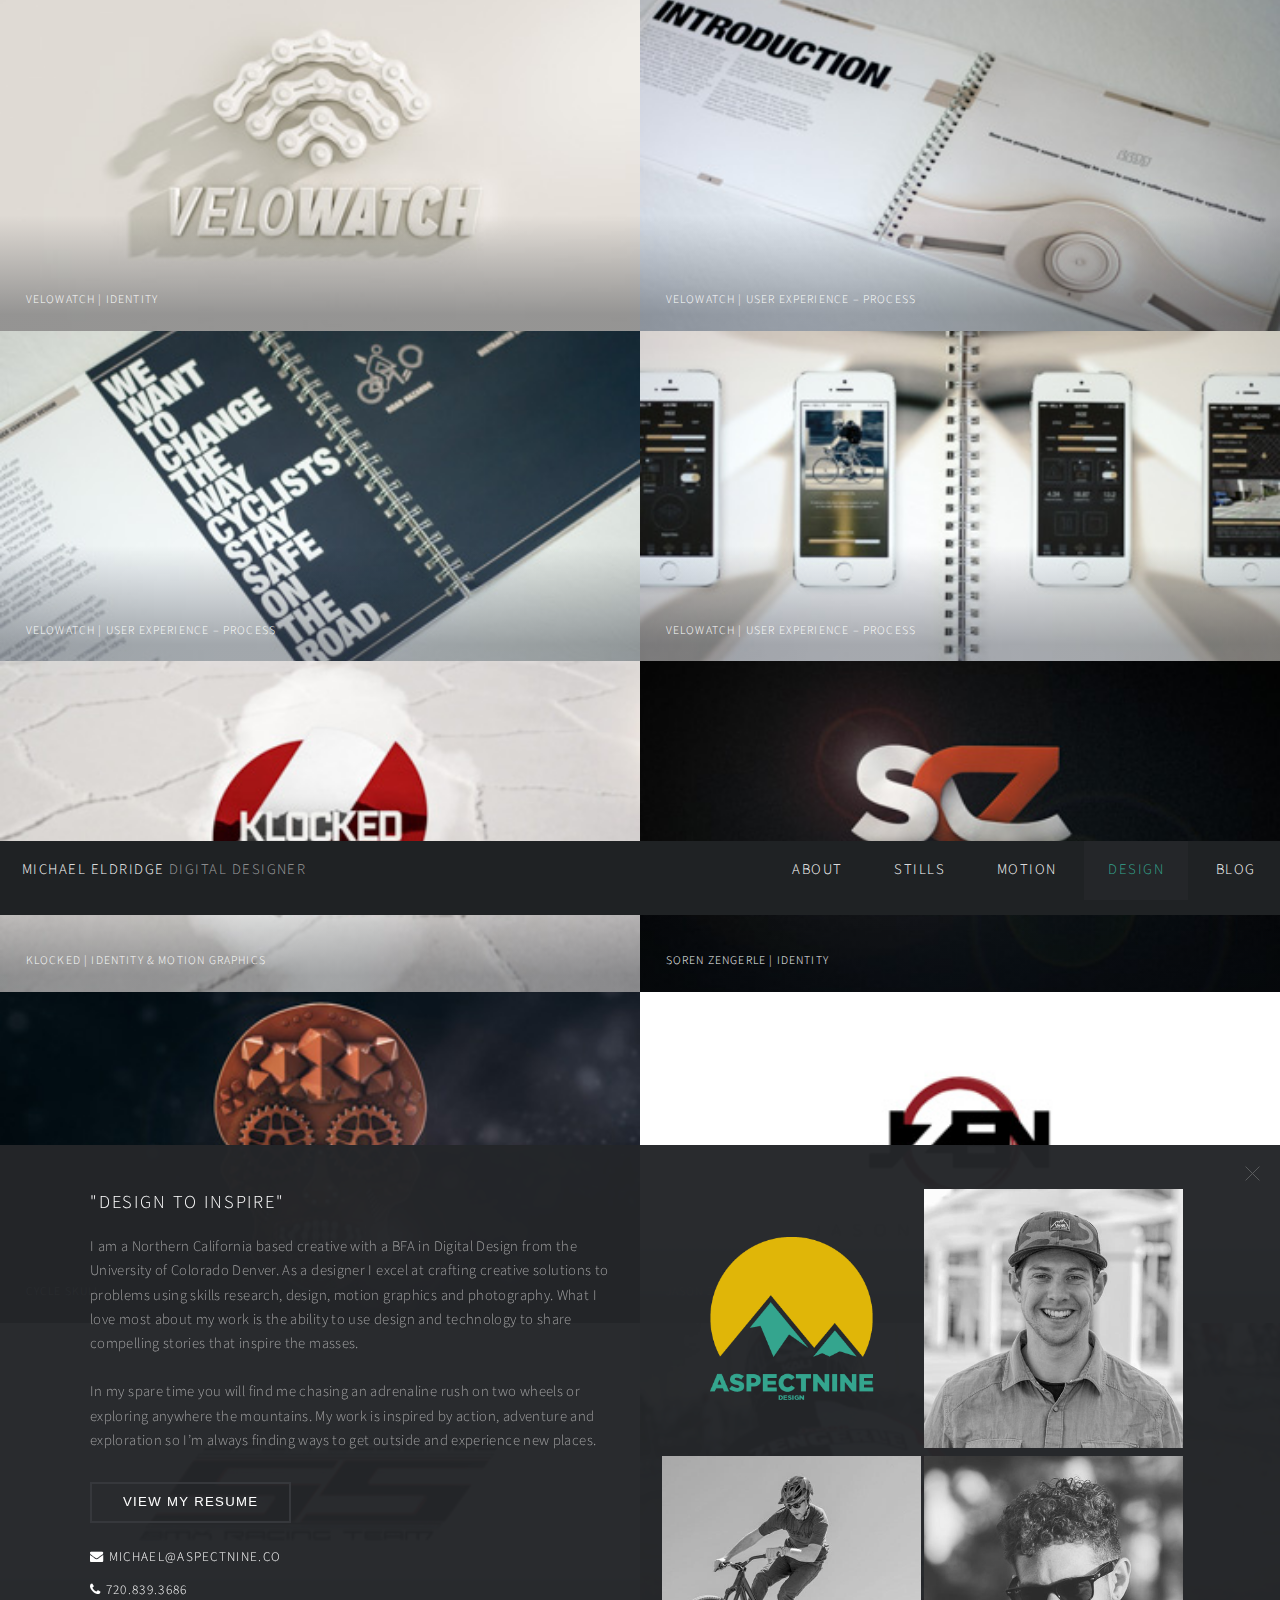
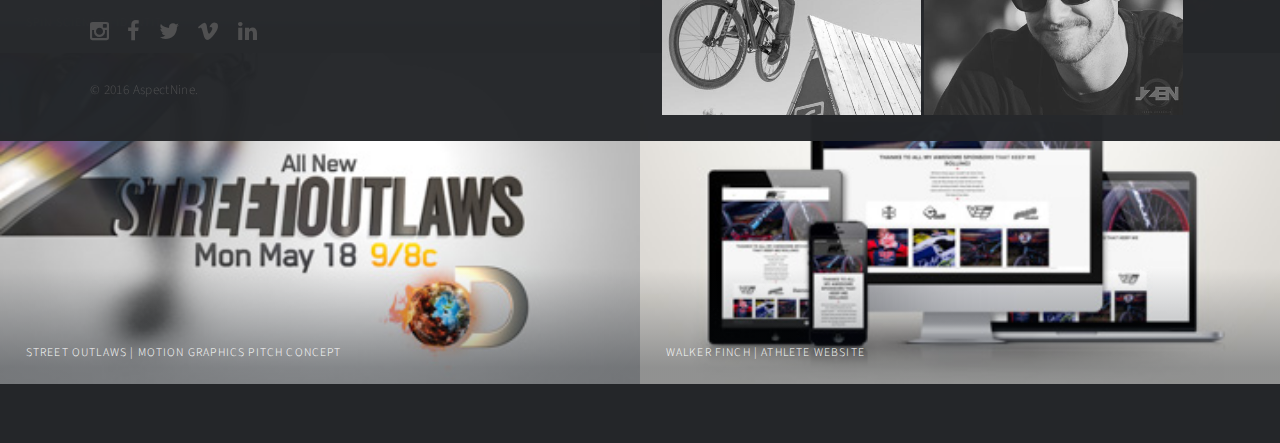
==== commit 667bc703: "Update Logo, Favicon, and add clearwater falls photo." ====
--- a/design.html
+++ b/design.html
@@ -163,7 +163,7 @@
                 <div>
                     <section>
                         <div class="aboutImgContainer">
-                            <img src="images/about/profile-LOGO.jpg">
+                            <img src="images/about/profile-LOGO.png">
                             <img src="images/about/profile-04.jpg">
                             <img src="images/about/profile-01.jpg">
                             <img src="images/about/profile-02.jpg">
@@ -196,4 +196,4 @@
 
 </body>
 
-</html>+</html>
--- a/assets/css/styles.css
+++ b/assets/css/styles.css
@@ -1,4 +1,7 @@
-/*Custom Styles*/
+/*
+    Custom Styles By Michael
+    These styles override the theme files and contain fixes and custimization for the mobile navigation.
+*/
 
 
 a{
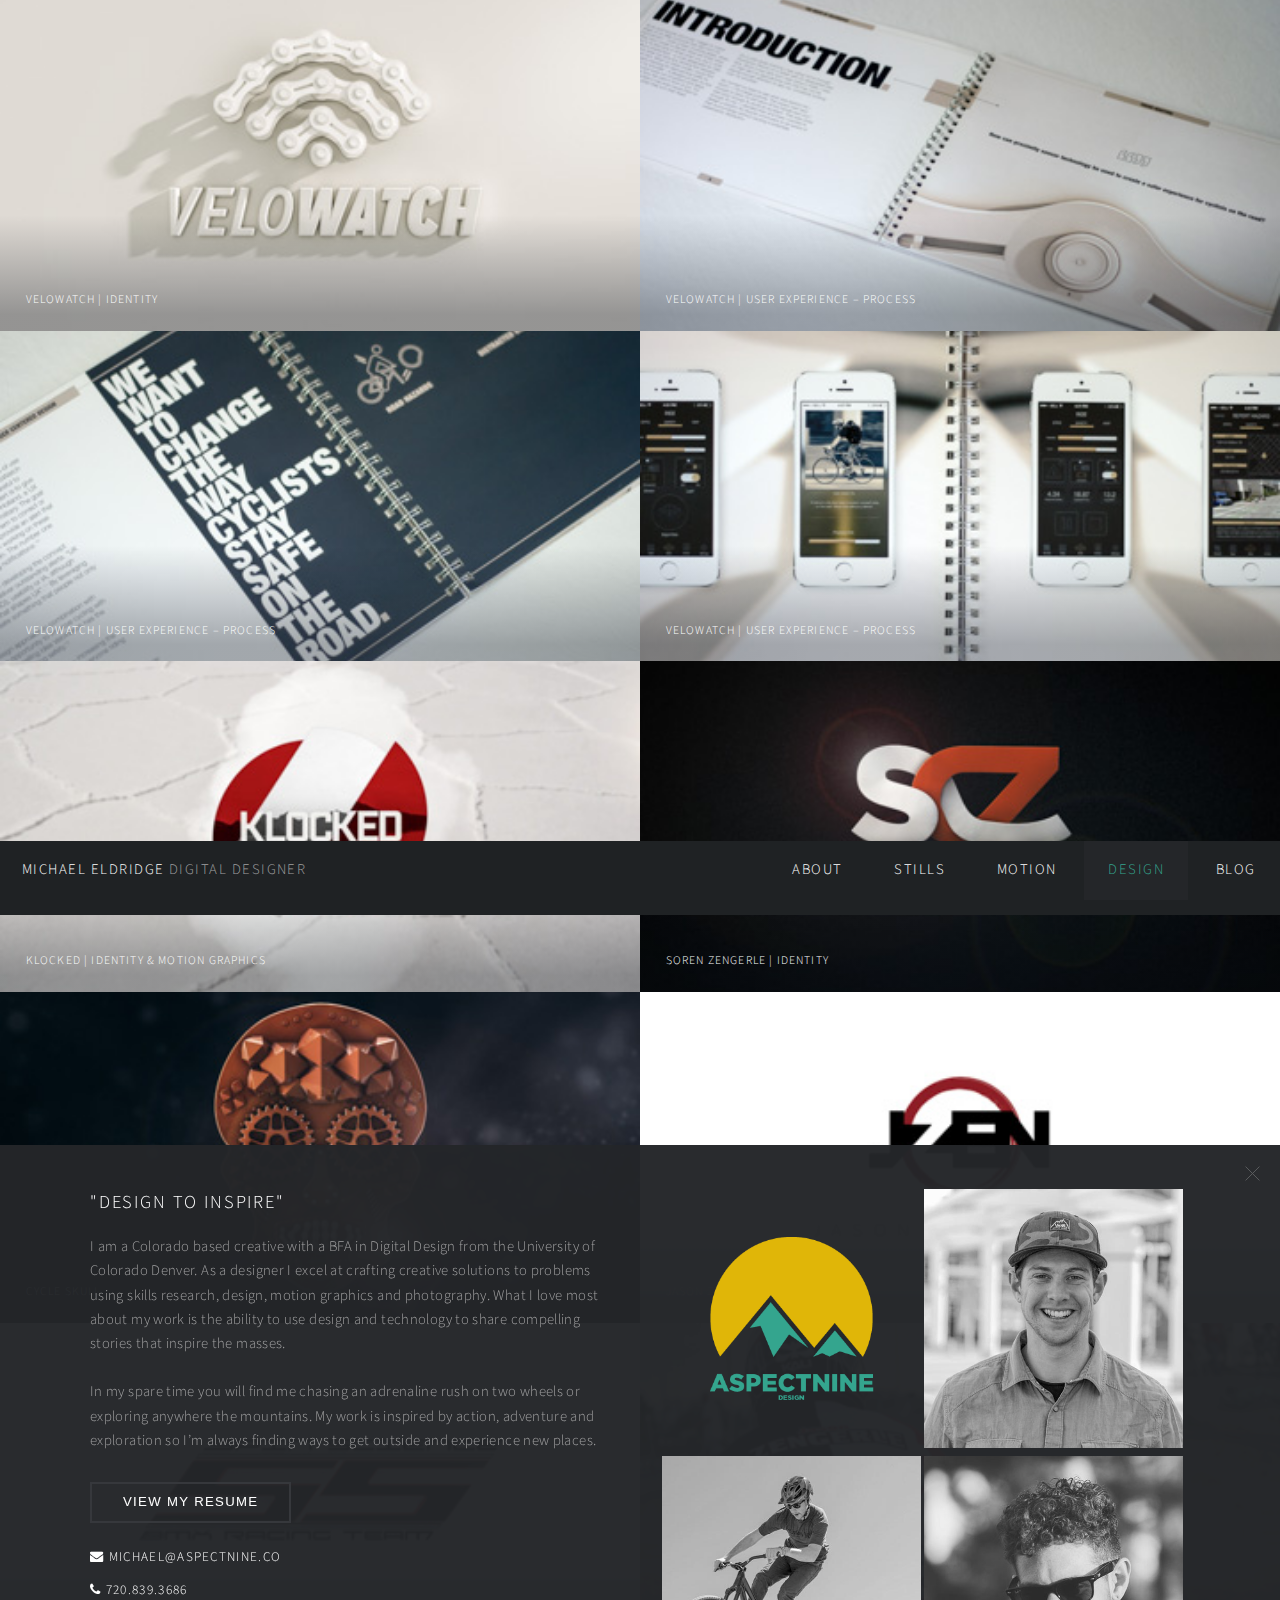
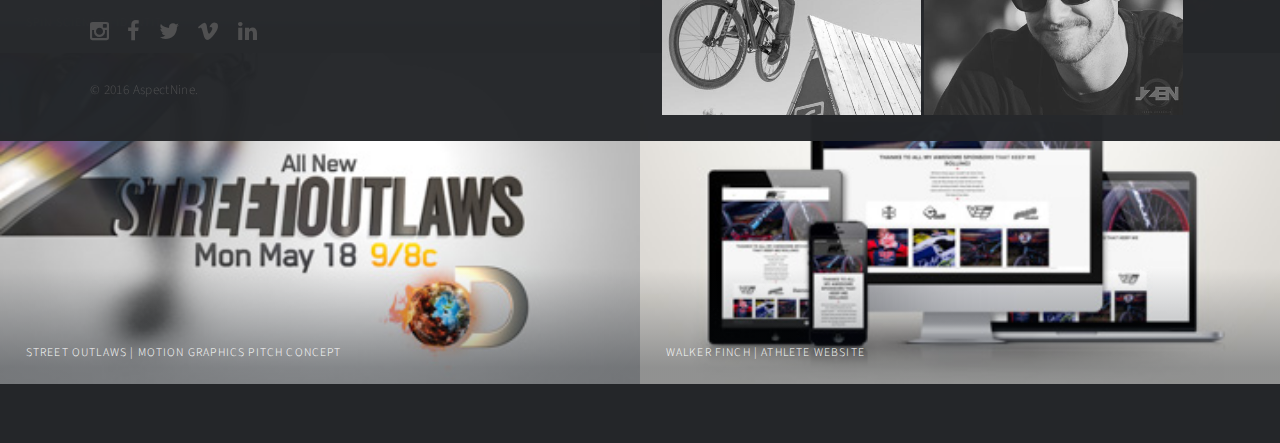
==== commit 2d1f9810: "Fix Norcal Fuckup" ====
--- a/design.html
+++ b/design.html
@@ -128,7 +128,7 @@
                 <div>
                     <section>
                         <h2>"Design to Inspire"</h2>
-                        <p>I am a Northern California based creative with a BFA in Digital Design from the University of Colorado Denver. As a designer I excel at crafting creative solutions to problems using skills research, design, motion graphics and photography. What I love most about my work is the ability to use design and technology to share compelling stories that inspire the masses.
+                        <p>I am a Colorado based creative with a BFA in Digital Design from the University of Colorado Denver. As a designer I excel at crafting creative solutions to problems using skills research, design, motion graphics and photography. What I love most about my work is the ability to use design and technology to share compelling stories that inspire the masses.
                         <br>
                         <br> In my spare time you will find me chasing an adrenaline rush on two wheels or exploring anywhere the mountains. My work is inspired by action, adventure and exploration so I’m always finding ways to get outside and experience new places.</p> 
                     </section>
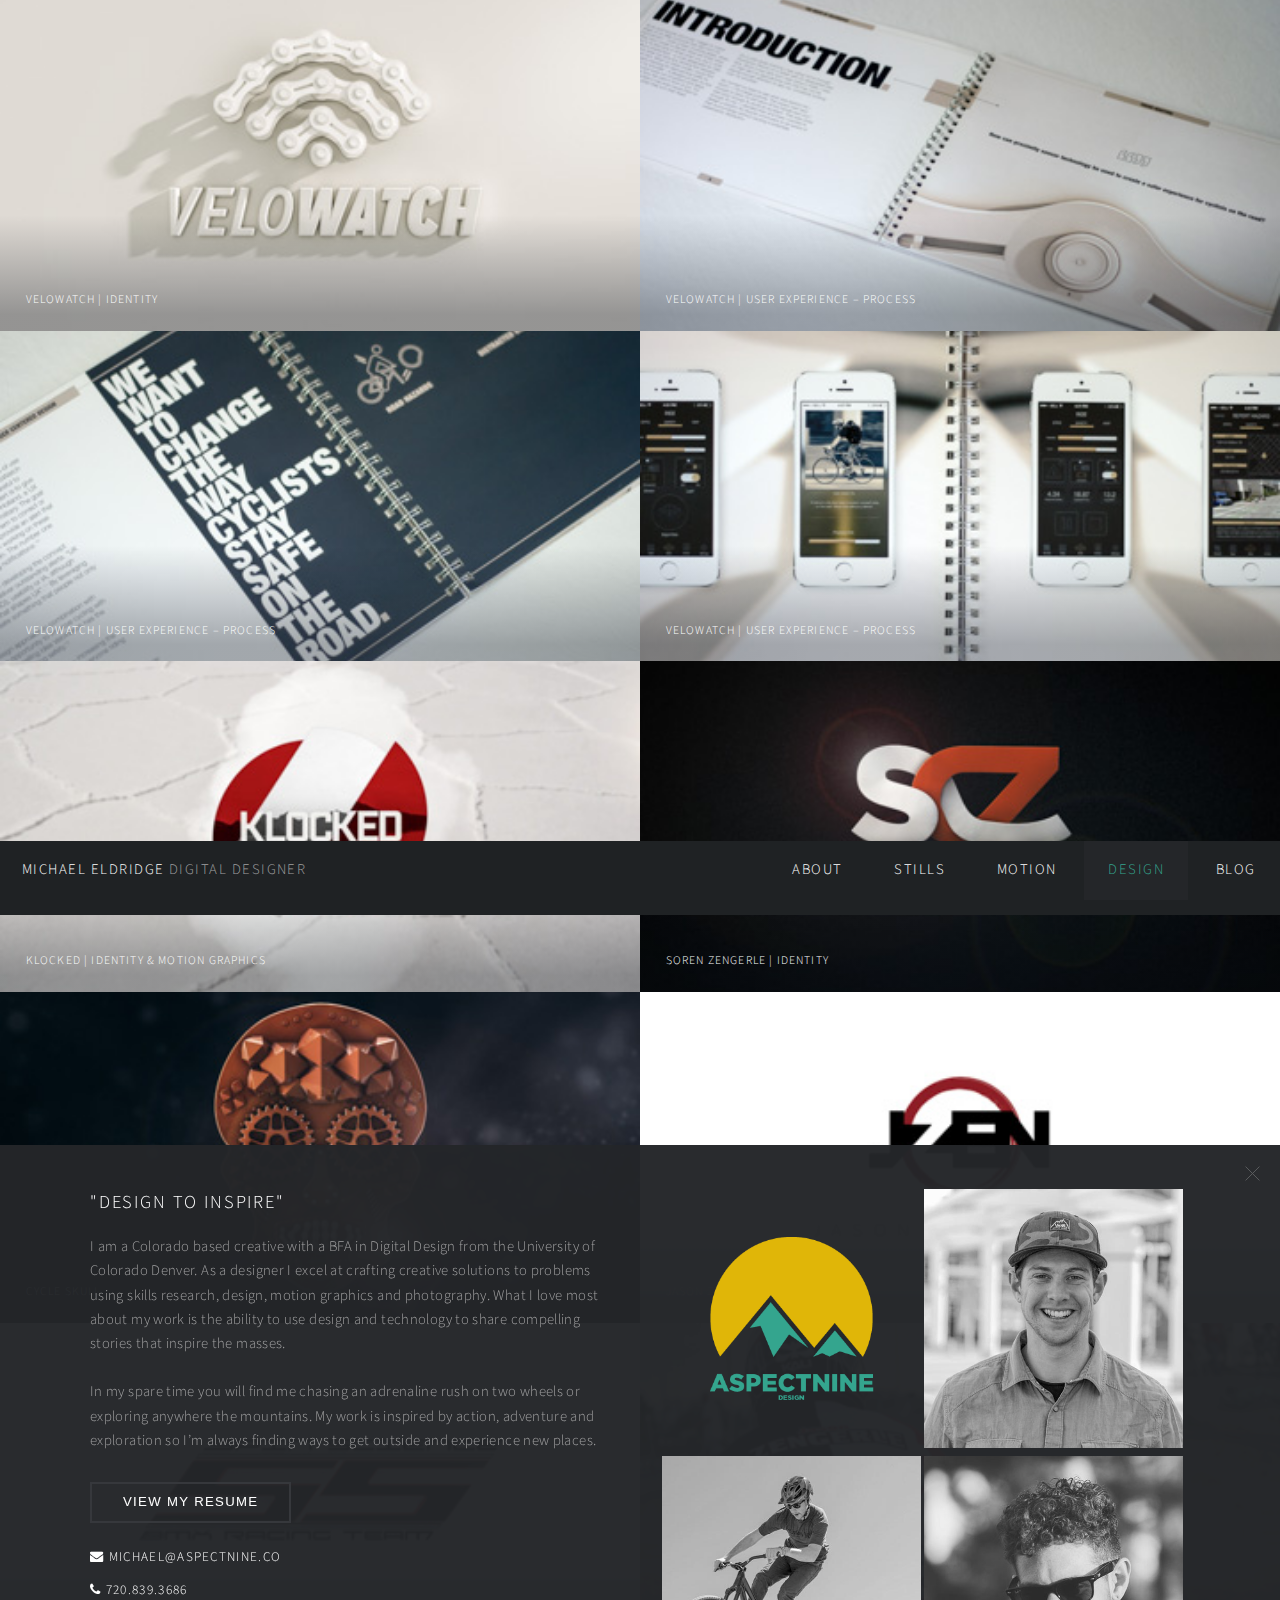
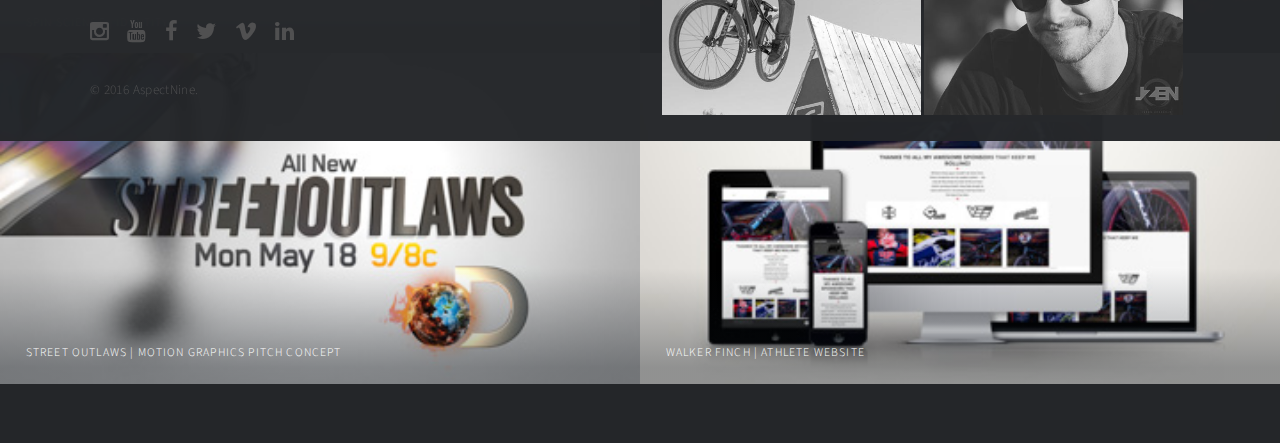
==== commit 4c902df2: "Add youtube links" ====
--- a/design.html
+++ b/design.html
@@ -150,6 +150,7 @@
                     <section>
                         <ul class="icons">
                             <li><a href="http://www.instagram.com/aspect9design" class="icon fa-instagram" target="_blank"><span class="label">Instagram</span></a></li>
+                             <li><a href="https://www.youtube.com/channel/UC2-9uigusoVMj2klSPBM-oA" class="icon fa-youtube" target="_blank"><span class="label">Youtube</span></a></li>
                             <li><a href="http://www.facebook.com/aspectninedesign" class="icon fa-facebook" target="_blank"><span class="label">Facebook</span></a></li>
                             <li><a href="http://www.twitter.com/bmxermike" class="icon fa-twitter" target="_blank"><span class="label">Twitter</span></a></li>
                             <li><a href="http://www.vimeo.com/user1849347" class="icon fa-vimeo" target="_blank"><span class="label">Vimeo</span></a></li>
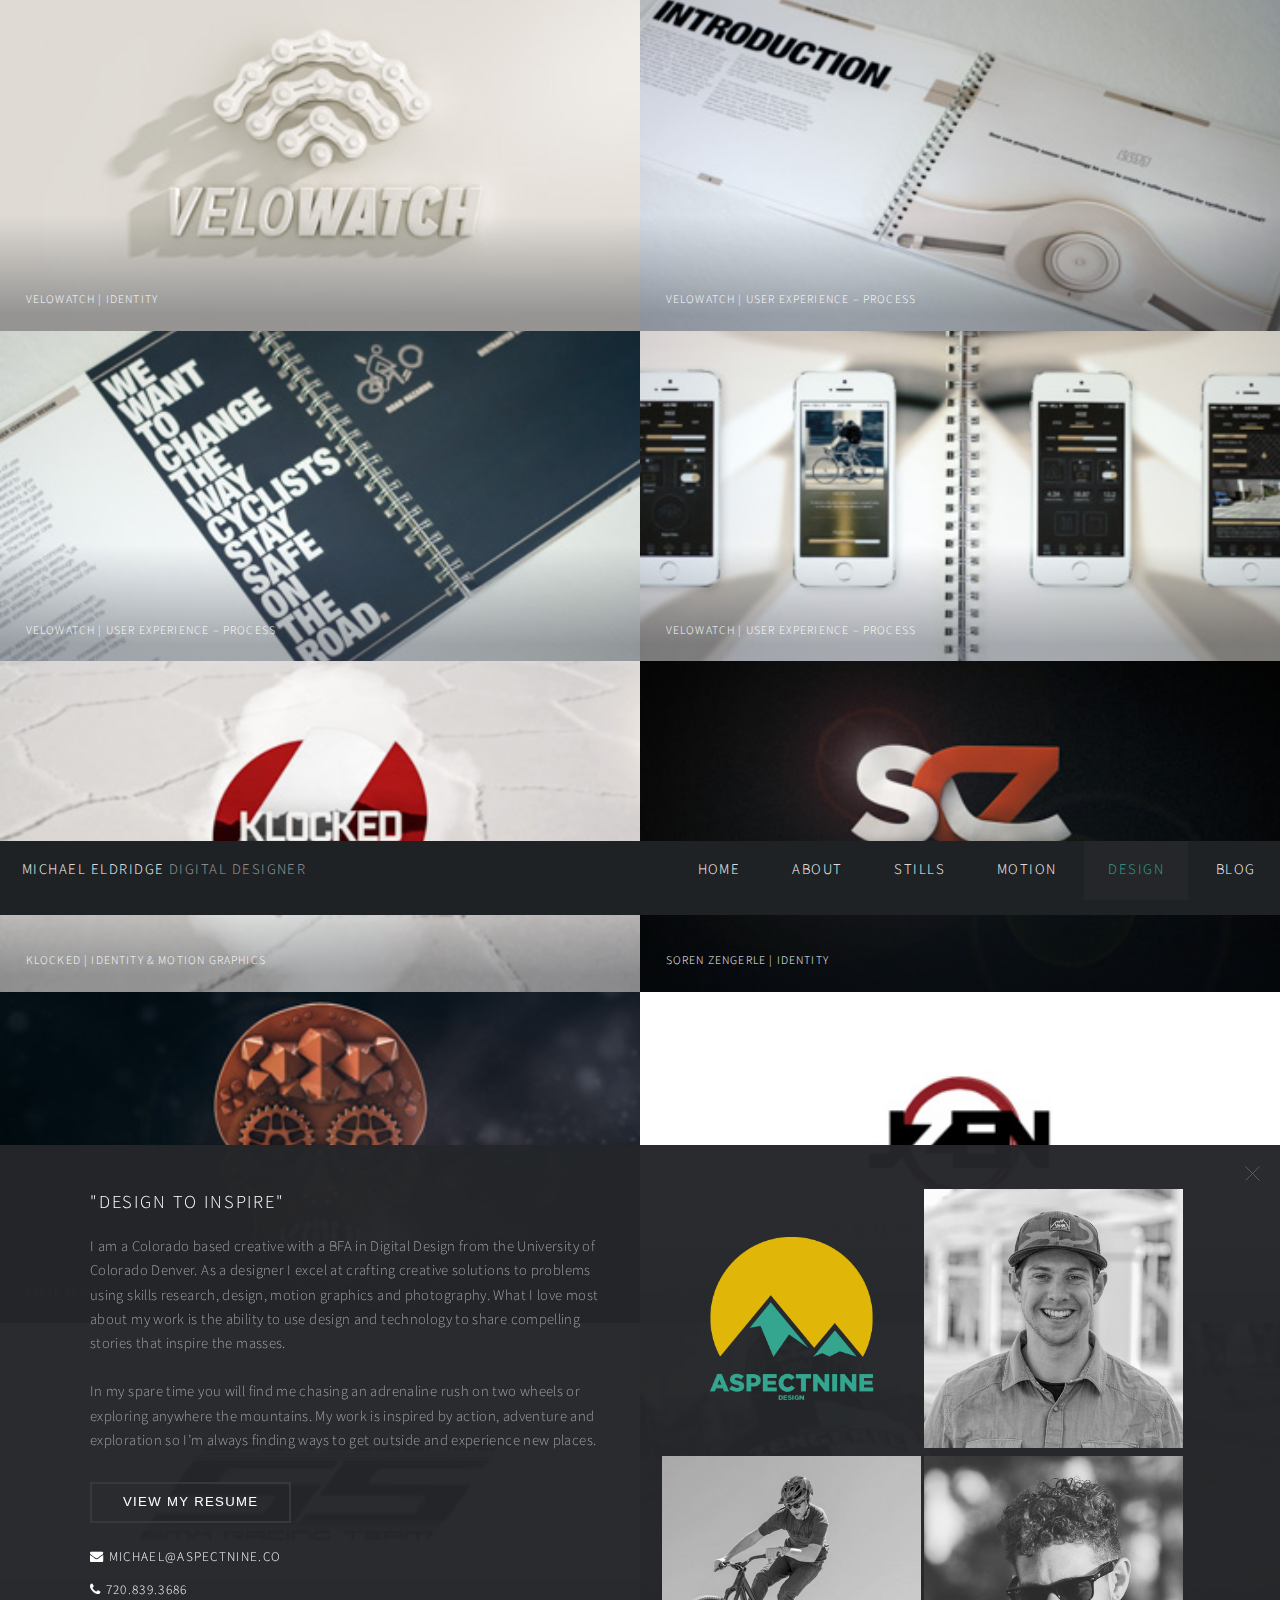
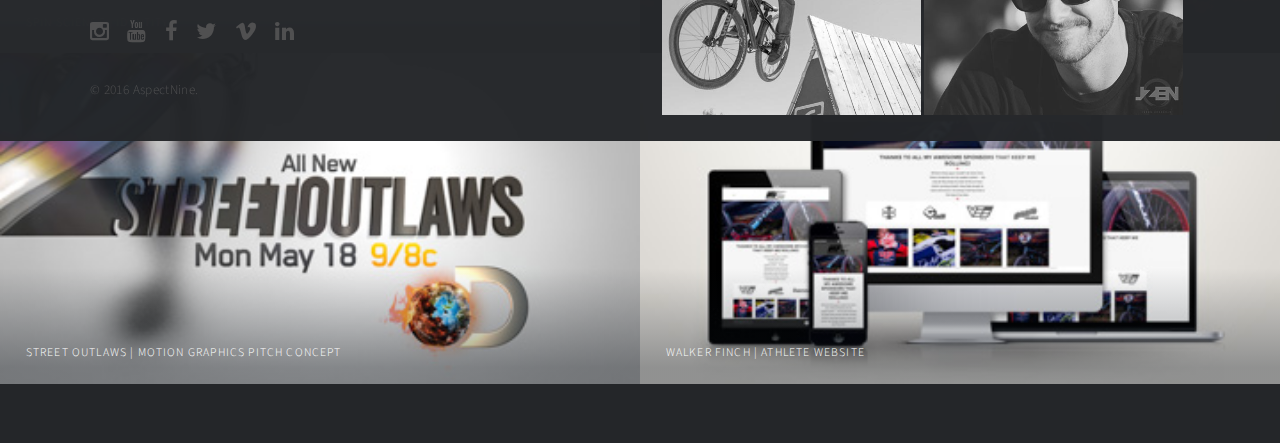
==== commit e1e3ef40: "WIP" ====
--- a/design.html
+++ b/design.html
@@ -29,6 +29,7 @@
             <h1><a href="index.html"><strong>Michael Eldridge</strong> Digital Designer</a></h1>
             <nav>
                 <ul>
+                     <li><a href="index.html">Home</a></li>
                     <li><a href="#footer" id="about">About</a></li>
                     <li><a href="index.html">Stills</a></li>
                     <li><a href="motion.html">Motion</a></li>
--- a/assets/css/main.css
+++ b/assets/css/main.css
@@ -3,6 +3,7 @@
 
 
 /* Reset */
+
 
 	html, body, div, span, applet, object, iframe, h1, h2, h3, h4, h5, h6, p, blockquote, pre, a, abbr, acronym, address, big, cite, code, del, dfn, em, img, ins, kbd, q, s, samp, small, strike, strong, sub, sup, tt, var, b, u, i, center, dl, dt, dd, ol, ul, li, fieldset, form, label, legend, table, caption, tbody, tfoot, thead, tr, th, td, article, aside, canvas, details, embed, figure, figcaption, footer, header, hgroup, menu, nav, output, ruby, section, summary, time, mark, audio, video {
 		margin: 0;
@@ -12,6 +13,7 @@
 		font: inherit;
 		vertical-align: baseline;
 	}
+
 
 	article, aside, details, figcaption, figure, footer, header, hgroup, menu, nav, section {
 		display: block;
@@ -1981,4 +1983,3 @@
 		}
 		
 		
-	--- a/assets/css/styles.css
+++ b/assets/css/styles.css
@@ -3,191 +3,369 @@
     These styles override the theme files and contain fixes and custimization for the mobile navigation.
 */
 
-
-a{
+a {
     color: #ccc;
 }
 
-#header nav > ul > li a.active{
+#header nav > ul > li a.active {
     color: #34a58e;
 }
 
-
-#header nav > ul > li a:hover{
+#header nav > ul > li a:hover {
     background: #34363b;
 }
 
-.headerLogo{
+.headerLogo {
     height: 50px;
 }
 
-
-.aboutImgContainer{
+.aboutImgContainer {
     width: 100%;
 }
 
-.aboutImgContainer img{
+.aboutImgContainer img {
     width: 49%;
 }
 
-.mobileMenu{
-    display:none;
+.mobileMenu {
+    display: none;
 }
 
 @media screen and (max-width: 587px) {
-    .desktopMenu{
+    .desktopMenu {
         display: none;
-    }   
-    
-    .mobileMenu{
+    }
+    .mobileMenu {
         display: block;
     }
-    
-    #footer{
+    #footer {
         height: 100%;
         z-index: 99999;
     }
 }
 
 .mobile-menu {
-    display:block;
-    width:100%;
-    background: #1f2224/*e0b88f/*c99393/*e5d1a4/*dcc591/*EFD3A3*/;
+    display: block;
+    width: 100%;
+    background: #1f2224/*e0b88f/*c99393/*e5d1a4/*dcc591/*EFD3A3*/
+    ;
     line-height: 1.6em;
     font-weight: 400;
-    width:100%;
-    text-align:center;
-	position: relative;
-    margin:0 auto;
-}
+    width: 100%;
+    text-align: center;
+    position: relative;
+    margin: 0 auto;
+}
+
+
 /*Strip the ul of padding and list styling*/
+
 .mobile-menu ul {
-    list-style-type:none;
+    list-style-type: none;
     margin: 0 auto;
-    padding-left:0;
-    text-align:center;
-    width:100%;
+    padding-left: 0;
+    text-align: center;
+    width: 100%;
     position: absolute;
     background: #8aa8bd;
 }
 
+
 /*Create a horizontal list with spacing*/
+
 .mobile-menu li {
-	display:inline-block;
-	/*float: left;
+    display: inline-block;
+    /*float: left;
 	margin-right: 1px;*/
 }
 
+
 /*Style for menu links*/
+
 .mobile-menu li a {
-	display:block;
-	min-width:140px;
-	text-align: center;
-	color: #fff;
-    text-transform:uppercase;
-	background: #1f2224;
-	text-decoration: none;
-    margin-left:-5px;
-    padding: 15px 0!important;  
--webkit-transition: all 0.4s ease 0s;
--moz-transition: all 0.4s ease 0s;
--ms-transition: all 0.4s ease 0s;
--o-transition: all 0.4s ease 0s;
-transition: all 0.4s ease 0s;
-}
+    display: block;
+    min-width: 140px;
+    text-align: center;
+    color: #fff;
+    text-transform: uppercase;
+    background: #1f2224;
+    text-decoration: none;
+    margin-left: -5px;
+    padding: 15px 0!important;
+    -webkit-transition: all 0.4s ease 0s;
+    -moz-transition: all 0.4s ease 0s;
+    -ms-transition: all 0.4s ease 0s;
+    -o-transition: all 0.4s ease 0s;
+    transition: all 0.4s ease 0s;
+}
+
 
 /*Hover state for top level links*/
+
 .mobile-menu li:hover a {
-	color: #4db3ff;
-  background-color:#ccddee;
-}
+    color: #4db3ff;
+    background-color: #ccddee;
+}
+
 
 /*Style for dropdown links*/
+
 .mobile-menu li:hover ul a {
-	background: #f3f3f3;
-	color: #2f3036;
-	height: 40px;
-	line-height: 40px;
-}
+    background: #f3f3f3;
+    color: #2f3036;
+    height: 40px;
+    line-height: 40px;
+}
+
 
 /*Hover state for dropdown links*/
+
 .mobile-menu li:hover .mobile-menu ul a:hover {
-	color: #4db3ff;
-}
+    color: #4db3ff;
+}
+
 
 /*Hide dropdown links until they are needed*/
+
 .mobile-menu li ul {
-	display: none;
-}
+    display: none;
+}
+
 
 /*Make dropdown links vertical*/
+
 .mobile-menu li ul li {
-	display: block;
-	float: none;
-}
+    display: block;
+    float: none;
+}
+
 
 /*Prevent text wrapping*/
+
 .mobile-menu li ul li a {
-	width: auto;
-	min-width: 100px;
-	padding: 0 20px;
+    width: auto;
+    min-width: 100px;
+    padding: 0 20px;
 }
 
 
 /*Style 'show menu' label button and hide it by default*/
+
 .mobile-menu .show-menu {
-	text-decoration: none;
-	color: #fff;
-	background: ##1f2224;
-	text-align: center;
-	padding: 17px 15px;
-	display: none;
+    text-decoration: none;
+    color: #fff;
+    background: #1f2224;
+    text-align: center;
+    padding: 17px 15px;
+    display: none;
     cursor: pointer;
     text-transform: uppercase;
     margin-bottom: 0;
 }
 
-.mobile-menu .show-menu span{
-   padding-left: 35px;
-}
+.mobile-menu .show-menu span {
+    padding-left: 35px;
+}
+
 
 /*Hide checkbox*/
-.mobile-menu input[type=checkbox]{
+
+.mobile-menu input[type=checkbox] {
     display: none;
 }
 
+
 /*Show menu when invisible checkbox is checked*/
-.mobile-menu input[type=checkbox]:checked ~ #menu{
+
+.mobile-menu input[type=checkbox]:checked ~ #menu {
     display: block;
 }
 
+
 /*Responsive Styles*/
 
-@media screen and (max-width : 800px){
-  .mobile-menu .lines {
-    border-bottom: 15px double #f8f8f8; 
-    border-top: 5px solid #f8f8f8; 
-    content:"";
-    height: 5px; 
-    width:20px;
-    padding-right:15px;
-  float: right;
-}
-	/*Make dropdown links appear inline*/
-	.mobile-menu ul {
-		position: static;
-		display: none;
-	}
-	/*Create vertical spacing*/
-	.mobile-menu li {
-		margin-bottom: 0px;
-	}
-	/*Make all menu links full width*/
-	.mobile-menu ul li, .mobile-menu li a {
-		width: 100%;
-	}
-	/*Display 'show menu' link*/
-	.mobile-menu .show-menu {
-		display:block;
-	}
-}+@media screen and (max-width: 800px) {
+    .mobile-menu .lines {
+        border-bottom: 15px double #f8f8f8;
+        border-top: 5px solid #f8f8f8;
+        content: "";
+        height: 5px;
+        width: 20px;
+        padding-right: 15px;
+        float: right;
+    }
+    /*Make dropdown links appear inline*/
+    .mobile-menu ul {
+        position: static;
+        display: none;
+    }
+    /*Create vertical spacing*/
+    .mobile-menu li {
+        margin-bottom: 0px;
+    }
+    /*Make all menu links full width*/
+    .mobile-menu ul li,
+    .mobile-menu li a {
+        width: 100%;
+    }
+    /*Display 'show menu' link*/
+    .mobile-menu .show-menu {
+        display: block;
+    }
+}
+
+
+/*HOME PAGE STYLES*/
+
+#home_01 {
+    background-image: url("/images/home/bw-mtns.jpg");
+    background-position: center;
+    height: 100vh;
+}
+
+#home_03 {
+    background-image: url("/images/home/half-dome.jpg");
+    background-position: center;
+    height: 100vh;
+    }
+
+#home_04{
+    padding-bottom: 50px;
+}
+
+#home_05{
+    background-image: url("/images/home/Oregon_Road.jpg");
+    background-position: center;
+    height: 100vh;
+    text-align: right;
+}
+
+#home_03 h2{
+    letter-spacing: 10px;
+}
+
+#home_03 p{
+        max-width: 250px;
+    color: #ccc;
+}
+
+#home_05 p{
+
+    color: #ccc;
+}
+
+#home_05 h2{
+    letter-spacing: 10px;
+}
+
+
+#home_01 .logo{
+    padding-top: 225px;
+    width: 100px;
+}
+
+#home_01 .home-message h1 {
+    font-size: 70px;
+    font-weight: 700;
+    padding-top: 0;
+    line-height: 1em;
+    padding-bottom: 350px;
+}
+
+#home_01 .home-message h2{
+    margin-bottom: 0;
+    letter-spacing: 15px;
+}
+
+.flex-container {
+    display: flex;
+    flex-wrap: wrap;
+    margin: 2em;
+    align-content: flex-start;
+}
+
+.flex-item {
+    flex: 1;
+    text-align: center;
+}
+
+.flex-container-left {
+    display: flex;
+    flex-wrap: wrap;
+    margin: 2em;
+    align-items: center;
+    justify-content: flex-start;
+    height: 100%;
+}
+
+.flex-container-right {
+    display: flex;
+    flex-wrap: wrap;
+    margin: 2em;
+    align-items: center;
+    justify-content: flex-end;
+    height: 100%;
+}
+
+
+.home-header h2{
+    letter-spacing: 15px;
+    text-align: center;
+    padding-top: 50px;
+}
+
+.services{
+    padding-top: 50px;
+}
+
+.services h4{
+    letter-spacing: 10px;
+}
+
+.arrows {
+	width: 60px;
+	height: 72px;
+	position: absolute;
+	left: 50%;
+	margin-left: -30px;
+	top: 63vh;
+}
+
+.arrows path {
+	stroke: #fff;
+	fill: transparent;
+	stroke-width: 1px;
+	animation: arrow 2s infinite;
+	-webkit-animation: arrow 2s infinite;
+}
+
+@keyframes arrow
+{
+0% {opacity:0}
+40% {opacity:1}
+80% {opacity:0}
+100% {opacity:0}
+}
+
+@-webkit-keyframes arrow /*Safari and Chrome*/
+{
+0% {opacity:0}
+40% {opacity:1}
+80% {opacity:0}
+100% {opacity:0}
+}
+
+.arrows path.a1 {
+	animation-delay:-1s;
+	-webkit-animation-delay:-1s; /* Safari 和 Chrome */
+}
+
+.arrows path.a2 {
+	animation-delay:-0.5s;
+	-webkit-animation-delay:-0.5s; /* Safari 和 Chrome */
+}
+
+.arrows path.a3 {
+	animation-delay:0s;
+	-webkit-animation-delay:0s; /* Safari 和 Chrome */
+}
